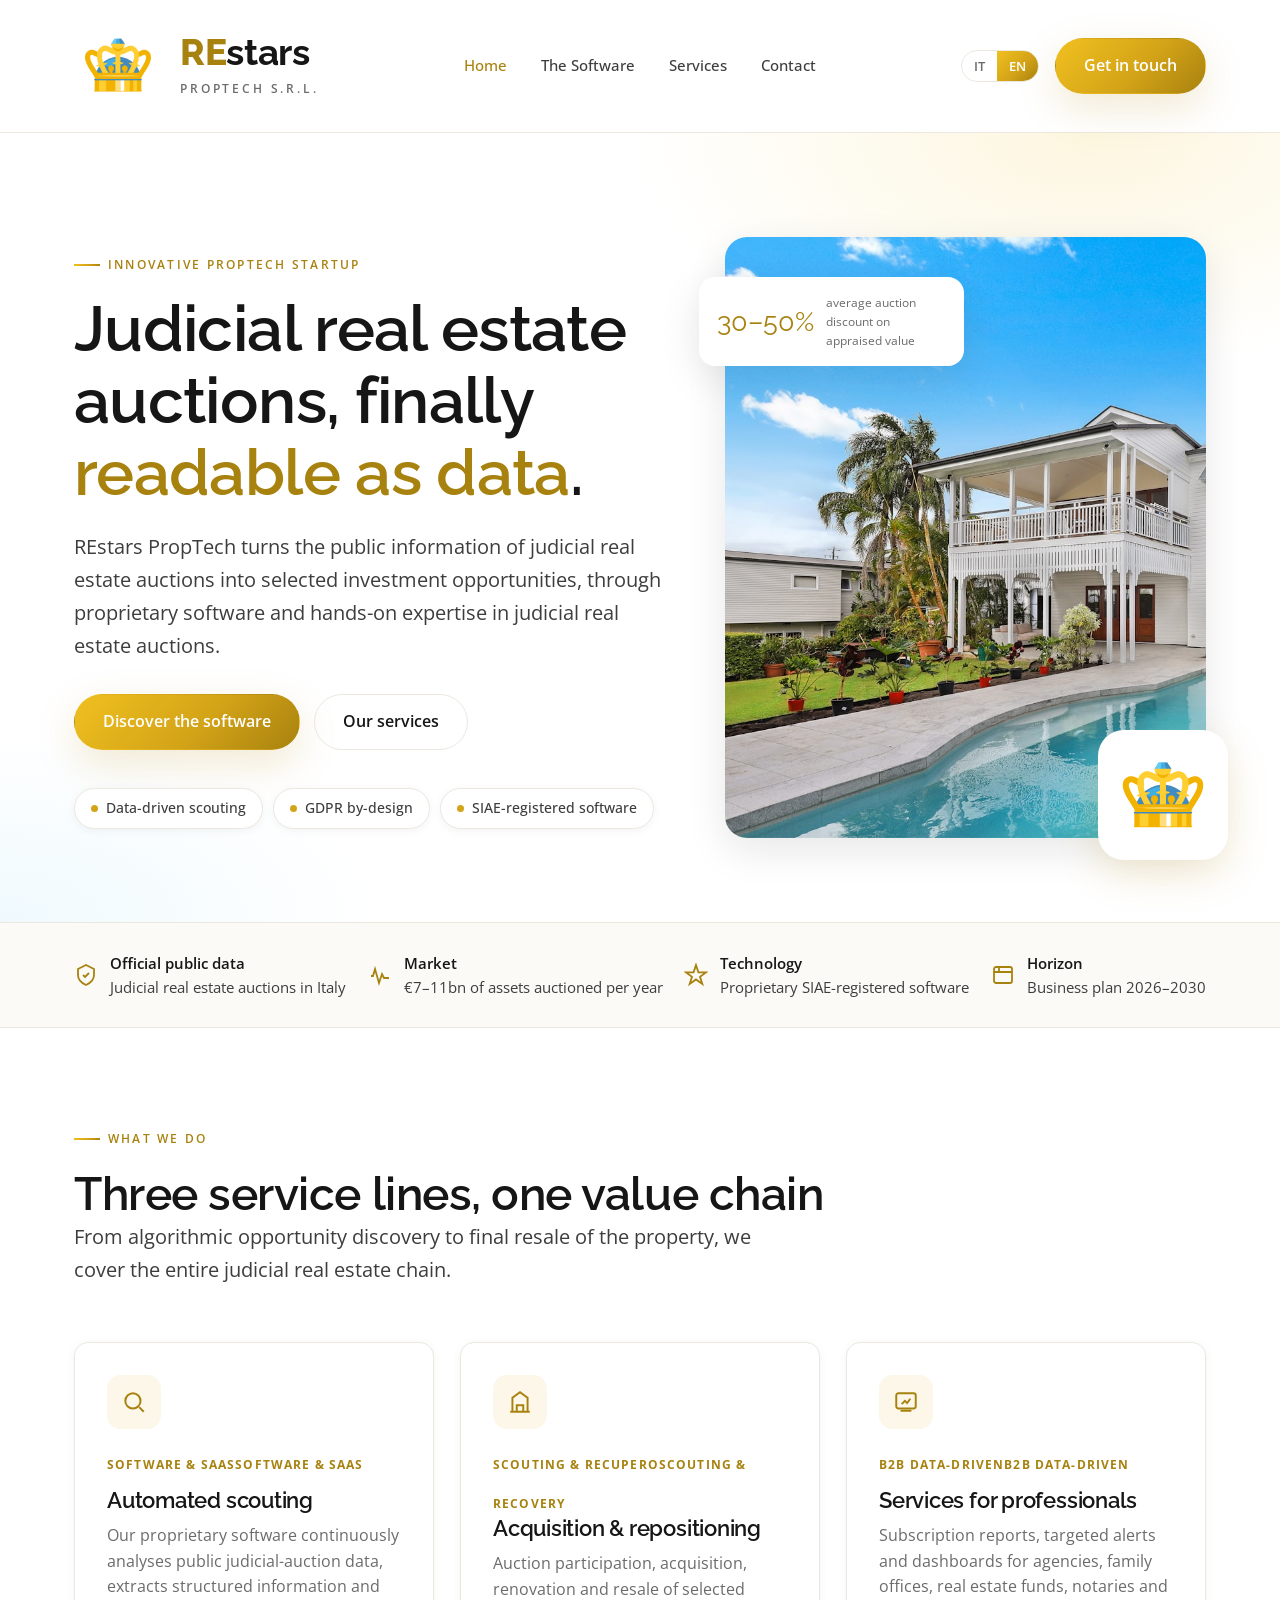
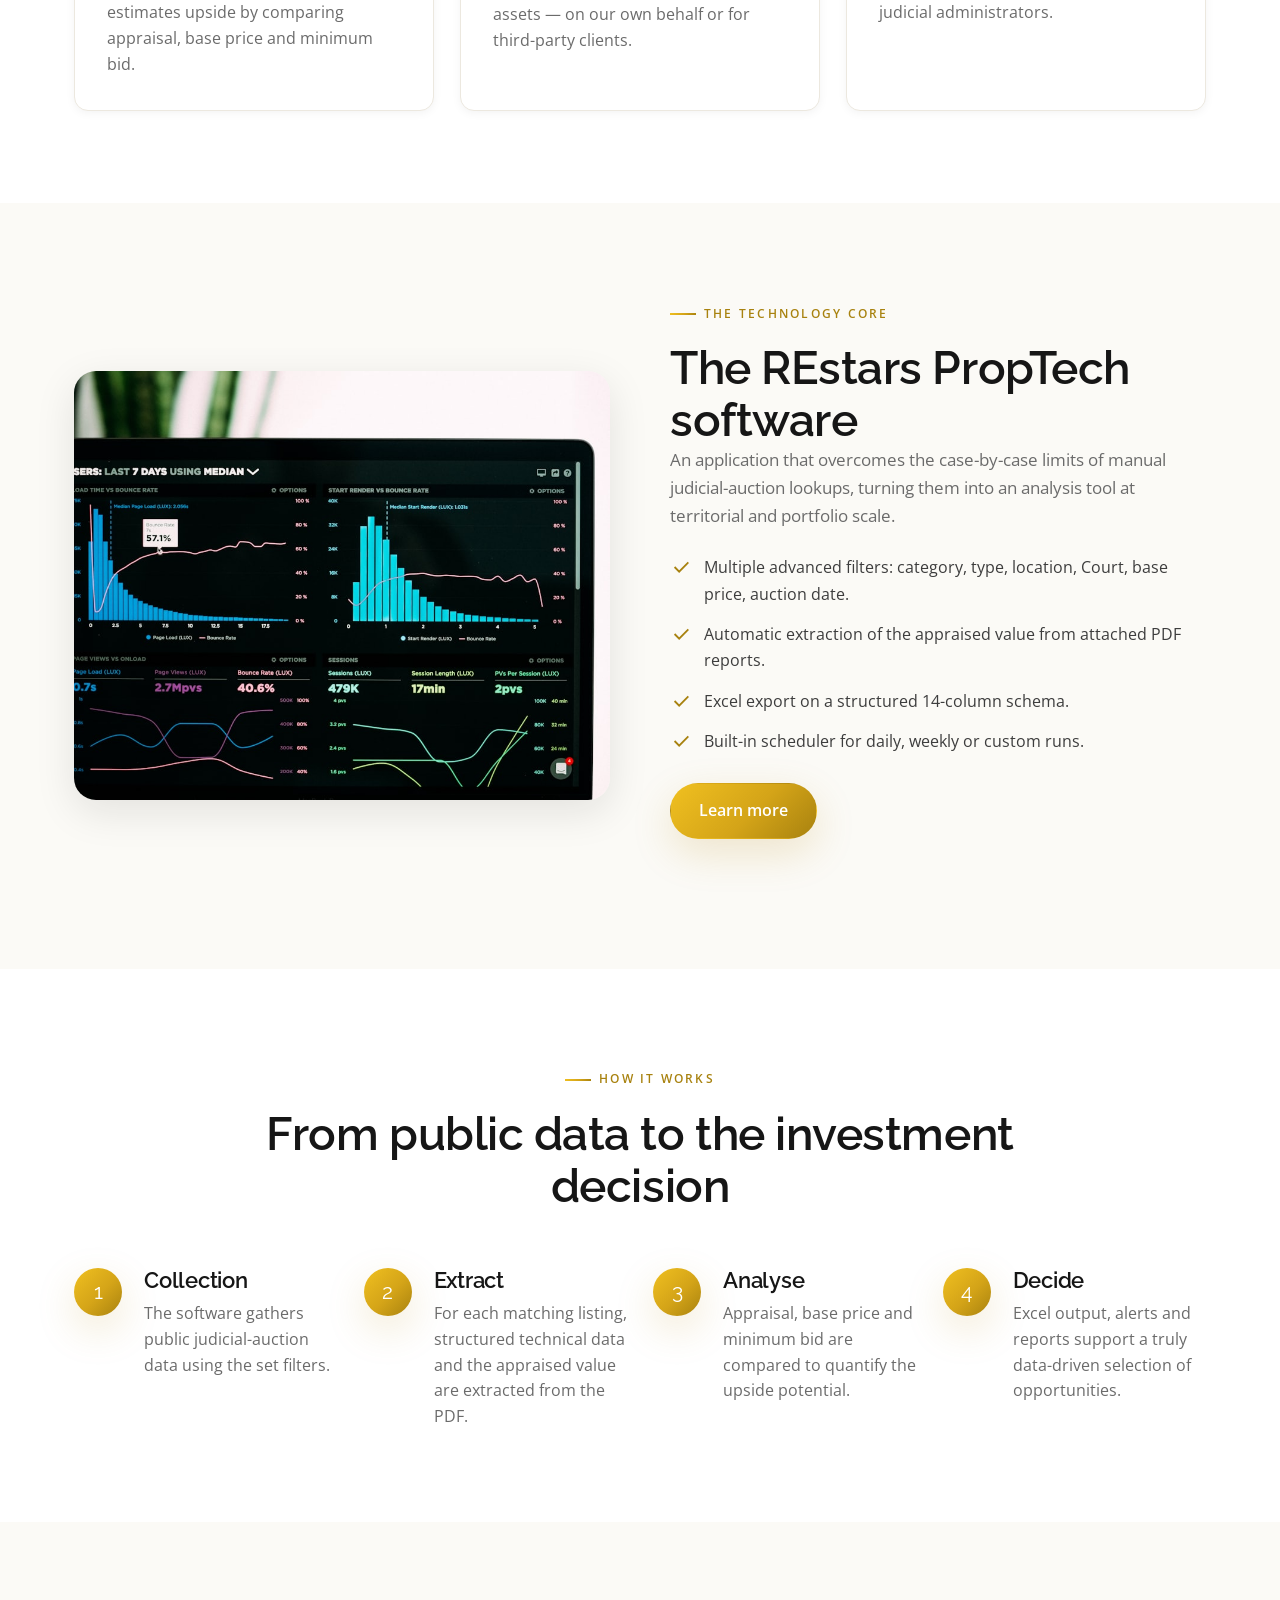
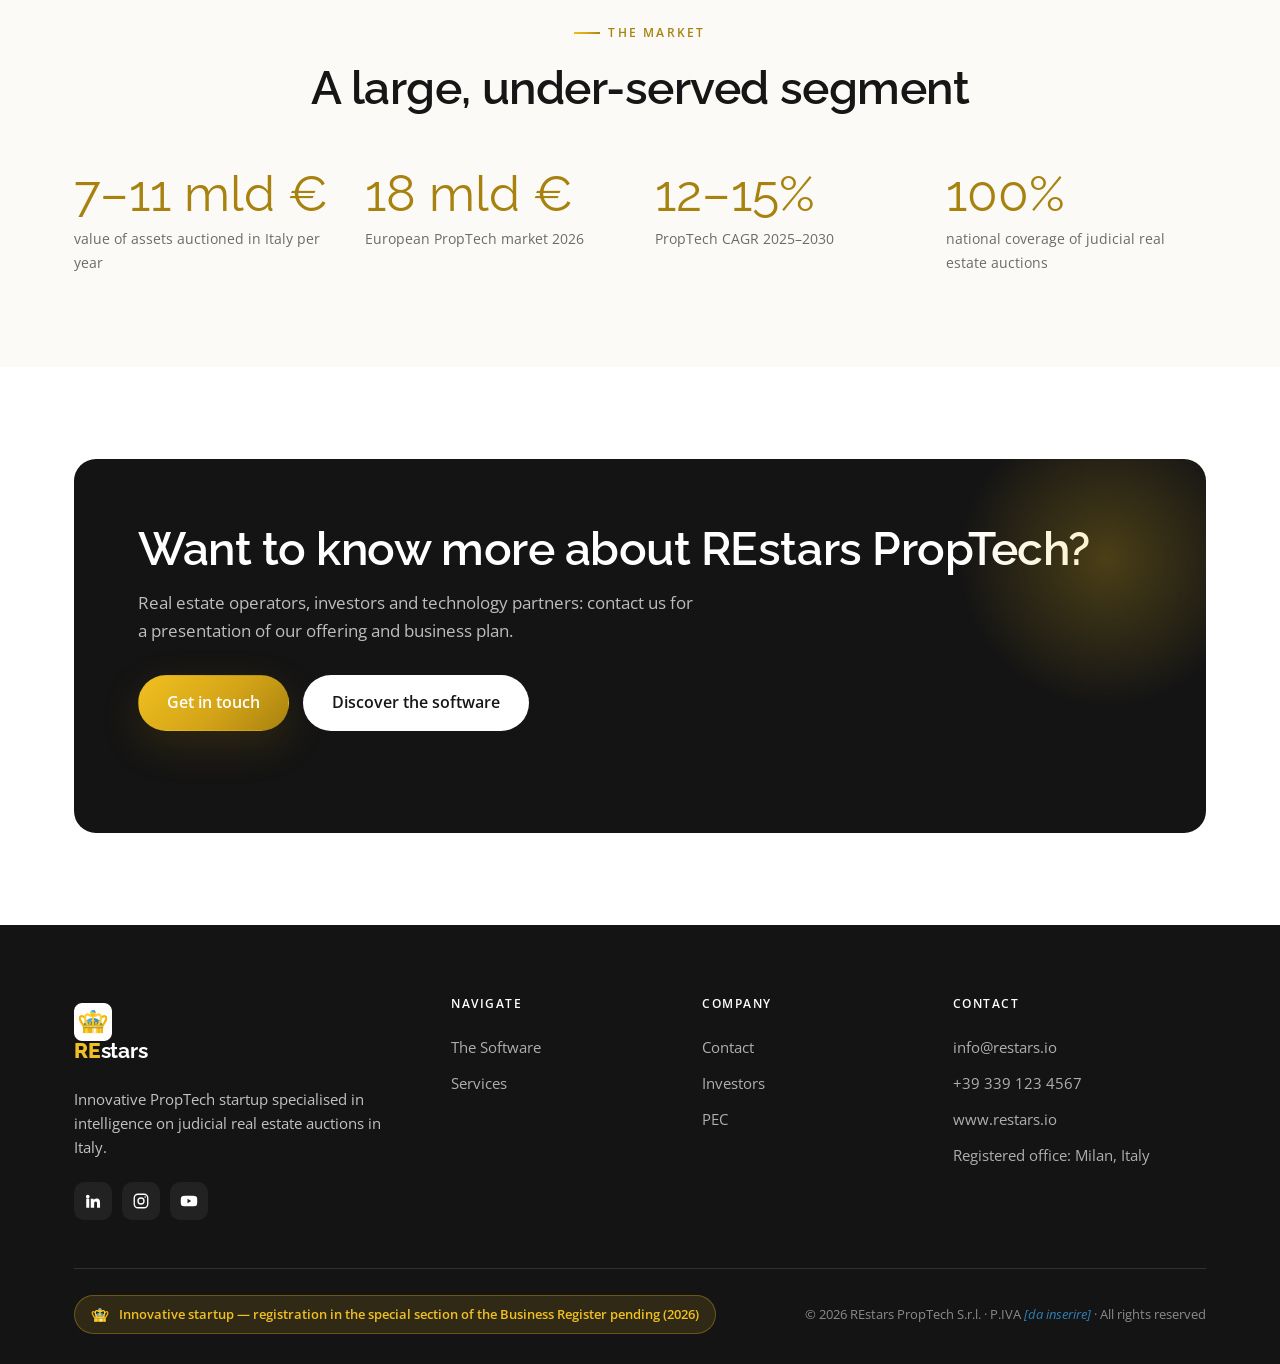
==== index.html @ 3838a97e "Header e brand piu grandi, sede legale Milano, rimosso riferimento Q4 Co-Authored-By: Claude Opus 4." ====
<!DOCTYPE html>
<html lang="it"
  data-title-it="REstars PropTech S.r.l. — Intelligence per le aste giudiziarie immobiliari"
  data-title-en="REstars PropTech S.r.l. — Intelligence for judicial real estate auctions"
  data-desc-it="Startup innovativa PropTech: software proprietario per lo scouting data-driven di immobili all'asta giudiziaria in Italia, con analisi automatizzata dei dati pubblici delle vendite giudiziarie."
  data-desc-en="Innovative PropTech startup: proprietary software for data-driven scouting of judicial real estate auctions, with automated analysis of public judicial-sale data.">
<head>
  <meta charset="utf-8">
  <meta name="viewport" content="width=device-width, initial-scale=1">
  <title>REstars PropTech S.r.l.</title>
  <meta name="description" content="Startup innovativa PropTech per le aste giudiziarie immobiliari.">
  <link rel="icon" href="assets/img/favicon.ico">
  <link rel="preconnect" href="https://fonts.googleapis.com">
  <link rel="preconnect" href="https://fonts.gstatic.com" crossorigin>
  <link href="https://fonts.googleapis.com/css2?family=Open+Sans:ital,wght@0,400;0,500;0,600;0,700;1,400&family=Raleway:wght@400;500;600;700;800&display=swap" rel="stylesheet">
  <link rel="stylesheet" href="css/style.css">
</head>
<body>

<!-- ===================== HEADER ===================== -->
<header class="site-header">
  <div class="wrap nav">
    <a class="brand" href="index.html" aria-label="REstars PropTech home">
      <img src="assets/img/logo-crown.png" alt="REstars PropTech">
      <span>
        <span class="brand-name"><b>RE</b>stars</span>
        <span class="brand-sub">PropTech S.r.l.</span>
      </span>
    </a>
    <nav class="nav-links" aria-label="Principale">
      <a href="index.html"><span data-lang-it>Home</span><span data-lang-en>Home</span></a>
      <a href="software.html"><span data-lang-it>Il Software</span><span data-lang-en>The Software</span></a>
      <a href="servizi.html"><span data-lang-it>Servizi</span><span data-lang-en>Services</span></a>
      <a href="contatti.html"><span data-lang-it>Contatti</span><span data-lang-en>Contact</span></a>
    </nav>
    <div class="nav-right">
      <div class="lang-switch" role="group" aria-label="Lingua / Language">
        <button data-lang-btn="it" aria-pressed="true">IT</button>
        <button data-lang-btn="en" aria-pressed="false">EN</button>
      </div>
      <a class="btn btn-gold nav-cta" href="contatti.html">
        <span data-lang-it>Contattaci</span><span data-lang-en>Get in touch</span>
      </a>
      <button class="burger" aria-label="Menu" aria-expanded="false"><span></span><span></span><span></span></button>
    </div>
  </div>
</header>

<main>
<!-- ===================== HERO ===================== -->
<section class="hero">
  <div class="wrap hero-grid">
    <div class="hero-copy">
      <span class="eyebrow"><span data-lang-it>Startup innovativa PropTech</span><span data-lang-en>Innovative PropTech startup</span></span>
      <h1>
        <span data-lang-it>Le aste giudiziarie immobiliari, finalmente <span class="hl">leggibili come dati</span>.</span>
        <span data-lang-en>Judicial real estate auctions, finally <span class="hl">readable as data</span>.</span>
      </h1>
      <p class="lead">
        <span data-lang-it>REstars PropTech trasforma il patrimonio informativo pubblico delle aste giudiziarie immobiliari in opportunità d'investimento selezionate, grazie a un software proprietario e all'esperienza operativa nel comparto delle aste giudiziarie.</span>
        <span data-lang-en>REstars PropTech turns the public information of judicial real estate auctions into selected investment opportunities, through proprietary software and hands-on expertise in judicial real estate auctions.</span>
      </p>
      <div class="hero-actions">
        <a class="btn btn-gold" href="software.html">
          <span data-lang-it>Scopri il software</span><span data-lang-en>Discover the software</span>
        </a>
        <a class="btn btn-ghost" href="servizi.html">
          <span data-lang-it>I nostri servizi</span><span data-lang-en>Our services</span>
        </a>
      </div>
      <div class="hero-badges">
        <span class="chip"><span class="dot"></span><span data-lang-it>Scouting data-driven</span><span data-lang-en>Data-driven scouting</span></span>
        <span class="chip"><span class="dot"></span><span data-lang-it>GDPR by-design</span><span data-lang-en>GDPR by-design</span></span>
        <span class="chip"><span class="dot"></span><span data-lang-it>Software registrato SIAE</span><span data-lang-en>SIAE-registered software</span></span>
      </div>
    </div>
    <div class="hero-visual">
      <div class="hero-card">
        <img src="assets/img/photo-villa.jpg" alt="" loading="eager">
      </div>
      <div class="hero-crown"><img src="assets/img/crown.svg" alt="REstars"></div>
      <div class="hero-float">
        <span class="num">30–50%</span>
        <span class="lbl"><span data-lang-it>sconto medio d'asta sul valore di perizia</span><span data-lang-en>average auction discount on appraised value</span></span>
      </div>
    </div>
  </div>
</section>

<!-- ===================== TRUST BAR ===================== -->
<div class="trust">
  <div class="wrap">
    <div class="trust-item">
      <svg viewBox="0 0 24 24" fill="none" stroke="currentColor" stroke-width="1.8"><path d="M12 2 4 6v6c0 5 3.5 8 8 10 4.5-2 8-5 8-10V6l-8-4Z"/><path d="m9 12 2 2 4-4"/></svg>
      <span><b data-lang-it>Dati pubblici ufficiali</b><b data-lang-en>Official public data</b><br><span data-lang-it>Aste giudiziarie immobiliari in Italia</span><span data-lang-en>Judicial real estate auctions in Italy</span></span>
    </div>
    <div class="trust-item">
      <svg viewBox="0 0 24 24" fill="none" stroke="currentColor" stroke-width="1.8"><path d="M3 13h2l2-7 4 14 3-9 2 4h5"/></svg>
      <span><b data-lang-it>Mercato</b><b data-lang-en>Market</b><br><span data-lang-it>7–11 mld € di immobili a base d'asta/anno</span><span data-lang-en>€7–11bn of assets auctioned per year</span></span>
    </div>
    <div class="trust-item">
      <svg viewBox="0 0 24 24" fill="none" stroke="currentColor" stroke-width="1.8"><path d="m12 2 2.4 7.4H22l-6 4.5 2.3 7.1-6.3-4.6-6.3 4.6L8 13.9 2 9.4h7.6L12 2Z"/></svg>
      <span><b data-lang-it>Tecnologia</b><b data-lang-en>Technology</b><br><span data-lang-it>Software proprietario registrato SIAE</span><span data-lang-en>Proprietary SIAE-registered software</span></span>
    </div>
    <div class="trust-item">
      <svg viewBox="0 0 24 24" fill="none" stroke="currentColor" stroke-width="1.8"><rect x="3" y="4" width="18" height="16" rx="2"/><path d="M3 9h18M8 4v5"/></svg>
      <span><b data-lang-it>Orizzonte</b><b data-lang-en>Horizon</b><br><span data-lang-it>Piano d'impresa 2026–2030</span><span data-lang-en>Business plan 2026–2030</span></span>
    </div>
  </div>
</div>

<!-- ===================== COSA FACCIAMO ===================== -->
<section>
  <div class="wrap">
    <div class="section-head reveal">
      <span class="eyebrow"><span data-lang-it>Cosa facciamo</span><span data-lang-en>What we do</span></span>
      <h2><span data-lang-it>Tre linee di servizio, una sola filiera del valore</span><span data-lang-en>Three service lines, one value chain</span></h2>
      <p class="lead"><span data-lang-it>Dall'individuazione algoritmica dell'opportunità fino alla ricommercializzazione finale dell'immobile, copriamo l'intera catena del Real Estate giudiziario.</span><span data-lang-en>From algorithmic opportunity discovery to final resale of the property, we cover the entire judicial real estate chain.</span></p>
    </div>
    <div class="grid grid-3">
      <article class="card reveal">
        <div class="ic"><svg viewBox="0 0 24 24" fill="none" stroke="currentColor" stroke-width="1.8"><circle cx="11" cy="11" r="7"/><path d="m21 21-4.3-4.3"/></svg></div>
        <span class="tag" data-lang-it>Software & SaaS</span><span class="tag" data-lang-en>Software & SaaS</span>
        <h3><span data-lang-it>Scouting automatizzato</span><span data-lang-en>Automated scouting</span></h3>
        <p><span data-lang-it>Il software proprietario analizza in continuo i dati pubblici delle aste giudiziarie immobiliari, estrae informazioni strutturate e calcola il potenziale di plusvalore confrontando perizia, base d'asta e offerta minima.</span><span data-lang-en>Our proprietary software continuously analyses public judicial-auction data, extracts structured information and estimates upside by comparing appraisal, base price and minimum bid.</span></p>
      </article>
      <article class="card reveal">
        <div class="ic"><svg viewBox="0 0 24 24" fill="none" stroke="currentColor" stroke-width="1.8"><path d="M3 21h18M5 21V8l7-5 7 5v13M9 21v-6h6v6"/></svg></div>
        <span class="tag" data-lang-it>Scouting & recupero</span><span class="tag" data-lang-en>Scouting & recovery</span>
        <h3><span data-lang-it>Acquisizione e valorizzazione</span><span data-lang-en>Acquisition & repositioning</span></h3>
        <p><span data-lang-it>Partecipazione all'asta, acquisizione, recupero edilizio e ricommercializzazione degli immobili selezionati — in conto proprio o per conto di clienti terzi.</span><span data-lang-en>Auction participation, acquisition, renovation and resale of selected assets — on our own behalf or for third-party clients.</span></p>
      </article>
      <article class="card reveal">
        <div class="ic"><svg viewBox="0 0 24 24" fill="none" stroke="currentColor" stroke-width="1.8"><rect x="3" y="4" width="18" height="14" rx="2"/><path d="M7 20h10M8 14l3-3 2 2 3-4"/></svg></div>
        <span class="tag" data-lang-it>B2B data-driven</span><span class="tag" data-lang-en>B2B data-driven</span>
        <h3><span data-lang-it>Servizi per professionisti</span><span data-lang-en>Services for professionals</span></h3>
        <p><span data-lang-it>Report periodici, alert mirati e dashboard in abbonamento per agenzie, family office, fondi immobiliari, studi notarili e amministratori giudiziari.</span><span data-lang-en>Subscription reports, targeted alerts and dashboards for agencies, family offices, real estate funds, notaries and judicial administrators.</span></p>
      </article>
    </div>
  </div>
</section>

<!-- ===================== SOFTWARE SPLIT ===================== -->
<section class="section-alt">
  <div class="wrap split">
    <div class="split-media reveal">
      <img src="assets/img/photo-data.jpg" alt="">
    </div>
    <div class="reveal">
      <span class="eyebrow"><span data-lang-it>Il cuore tecnologico</span><span data-lang-en>The technology core</span></span>
      <h2><span data-lang-it>Il software REstars PropTech</span><span data-lang-en>The REstars PropTech software</span></h2>
      <p class="muted"><span data-lang-it>Un'applicazione che supera i limiti della consultazione manuale, caso-per-caso, delle aste giudiziarie e la trasforma in uno strumento di analisi su scala territoriale e di portafoglio.</span><span data-lang-en>An application that overcomes the case-by-case limits of manual judicial-auction lookups, turning them into an analysis tool at territorial and portfolio scale.</span></p>
      <ul class="feature-list">
        <li><svg viewBox="0 0 24 24" fill="none" stroke="currentColor" stroke-width="2"><path d="m5 12 5 5L20 7"/></svg><span data-lang-it>Filtri avanzati multipli: categoria, tipologia, localizzazione, Tribunale, prezzo base, data asta.</span><span data-lang-en>Multiple advanced filters: category, type, location, Court, base price, auction date.</span></li>
        <li><svg viewBox="0 0 24 24" fill="none" stroke="currentColor" stroke-width="2"><path d="m5 12 5 5L20 7"/></svg><span data-lang-it>Estrazione automatica del valore di perizia dai PDF allegati.</span><span data-lang-en>Automatic extraction of the appraised value from attached PDF reports.</span></li>
        <li><svg viewBox="0 0 24 24" fill="none" stroke="currentColor" stroke-width="2"><path d="m5 12 5 5L20 7"/></svg><span data-lang-it>Esportazione in Excel su schema strutturato a 14 colonne.</span><span data-lang-en>Excel export on a structured 14-column schema.</span></li>
        <li><svg viewBox="0 0 24 24" fill="none" stroke="currentColor" stroke-width="2"><path d="m5 12 5 5L20 7"/></svg><span data-lang-it>Scheduler integrato per esecuzioni giornaliere, settimanali o personalizzate.</span><span data-lang-en>Built-in scheduler for daily, weekly or custom runs.</span></li>
      </ul>
      <div class="hero-actions" style="margin-top:28px">
        <a class="btn btn-gold" href="software.html"><span data-lang-it>Approfondisci</span><span data-lang-en>Learn more</span></a>
      </div>
    </div>
  </div>
</section>

<!-- ===================== COME FUNZIONA ===================== -->
<section>
  <div class="wrap">
    <div class="section-head center reveal">
      <span class="eyebrow"><span data-lang-it>Come funziona</span><span data-lang-en>How it works</span></span>
      <h2><span data-lang-it>Dai dati pubblici alla decisione d'investimento</span><span data-lang-en>From public data to the investment decision</span></h2>
    </div>
    <div class="grid grid-4">
      <div class="step reveal"><span class="n">1</span><h3><span data-lang-it>Raccolta</span><span data-lang-en>Collection</span></h3><p><span data-lang-it>Il software raccoglie i dati pubblici delle aste giudiziarie secondo i filtri impostati.</span><span data-lang-en>The software gathers public judicial-auction data using the set filters.</span></p></div>
      <div class="step reveal"><span class="n">2</span><h3><span data-lang-it>Estrazione</span><span data-lang-en>Extract</span></h3><p><span data-lang-it>Per ogni annuncio compatibile vengono estratti dati tecnici strutturati e il valore di perizia dal PDF.</span><span data-lang-en>For each matching listing, structured technical data and the appraised value are extracted from the PDF.</span></p></div>
      <div class="step reveal"><span class="n">3</span><h3><span data-lang-it>Analisi</span><span data-lang-en>Analyse</span></h3><p><span data-lang-it>Si confrontano perizia, base d'asta e offerta minima per quantificare il potenziale di plusvalore.</span><span data-lang-en>Appraisal, base price and minimum bid are compared to quantify the upside potential.</span></p></div>
      <div class="step reveal"><span class="n">4</span><h3><span data-lang-it>Decisione</span><span data-lang-en>Decide</span></h3><p><span data-lang-it>Output in Excel, alert e report supportano una selezione delle opportunità realmente data-driven.</span><span data-lang-en>Excel output, alerts and reports support a truly data-driven selection of opportunities.</span></p></div>
    </div>
  </div>
</section>

<!-- ===================== NUMERI / MERCATO ===================== -->
<section class="section-alt">
  <div class="wrap">
    <div class="section-head center reveal">
      <span class="eyebrow"><span data-lang-it>Il mercato</span><span data-lang-en>The market</span></span>
      <h2><span data-lang-it>Un comparto ampio e poco presidiato</span><span data-lang-en>A large, under-served segment</span></h2>
    </div>
    <div class="stats reveal">
      <div class="stat"><div class="v">7–11 mld €</div><div class="k"><span data-lang-it>valore immobili a base d'asta in Italia/anno</span><span data-lang-en>value of assets auctioned in Italy per year</span></div></div>
      <div class="stat"><div class="v">18 mld €</div><div class="k"><span data-lang-it>mercato PropTech europeo 2026</span><span data-lang-en>European PropTech market 2026</span></div></div>
      <div class="stat"><div class="v">12–15%</div><div class="k"><span data-lang-it>CAGR PropTech 2025–2030</span><span data-lang-en>PropTech CAGR 2025–2030</span></div></div>
      <div class="stat"><div class="v">100%</div><div class="k"><span data-lang-it>copertura nazionale delle aste giudiziarie immobiliari</span><span data-lang-en>national coverage of judicial real estate auctions</span></div></div>
    </div>
  </div>
</section>

<!-- ===================== CTA BAND ===================== -->
<section>
  <div class="wrap">
    <div class="cta-band reveal">
      <h2><span data-lang-it>Vuoi saperne di più su REstars PropTech?</span><span data-lang-en>Want to know more about REstars PropTech?</span></h2>
      <p><span data-lang-it>Operatori del Real Estate, investitori e partner tecnologici: contattaci per una presentazione dell'offerta e del piano d'impresa.</span><span data-lang-en>Real estate operators, investors and technology partners: contact us for a presentation of our offering and business plan.</span></p>
      <div class="hero-actions">
        <a class="btn btn-gold" href="contatti.html"><span data-lang-it>Contattaci</span><span data-lang-en>Get in touch</span></a>
        <a class="btn btn-light" href="software.html"><span data-lang-it>Scopri il software</span><span data-lang-en>Discover the software</span></a>
      </div>
    </div>
  </div>
</section>
</main>

<!-- ===================== FOOTER ===================== -->
<footer class="site-footer">
  <div class="wrap">
    <div class="footer-grid">
      <div class="footer-col">
        <a class="brand" href="index.html">
          <img src="assets/img/logo-crown.png" alt="" style="width:38px;height:38px">
          <span class="brand-name" style="font-size:1.3rem"><b>RE</b>stars</span>
        </a>
        <p><span data-lang-it>Startup innovativa PropTech specializzata nell'intelligence sulle aste giudiziarie immobiliari in Italia.</span><span data-lang-en>Innovative PropTech startup specialised in intelligence on judicial real estate auctions in Italy.</span></p>
        <div class="footer-social">
          <a href="#" aria-label="LinkedIn"><svg viewBox="0 0 24 24" fill="currentColor"><path d="M4.98 3.5a2.5 2.5 0 1 1 0 5 2.5 2.5 0 0 1 0-5ZM3 9h4v12H3V9Zm6 0h3.8v1.7h.05c.53-.95 1.83-1.95 3.77-1.95 4 0 4.75 2.5 4.75 5.7V21h-4v-5.3c0-1.27-.02-2.9-1.78-2.9-1.78 0-2.05 1.38-2.05 2.8V21H9V9Z"/></svg></a>
          <a href="#" aria-label="Instagram"><svg viewBox="0 0 24 24" fill="none" stroke="currentColor" stroke-width="1.8"><rect x="3" y="3" width="18" height="18" rx="5"/><circle cx="12" cy="12" r="4"/><circle cx="17.5" cy="6.5" r="1" fill="currentColor" stroke="none"/></svg></a>
          <a href="#" aria-label="YouTube"><svg viewBox="0 0 24 24" fill="currentColor"><path d="M23 12s0-3.2-.4-4.7a2.5 2.5 0 0 0-1.8-1.8C19.3 5 12 5 12 5s-7.3 0-8.8.5A2.5 2.5 0 0 0 1.4 7.3C1 8.8 1 12 1 12s0 3.2.4 4.7a2.5 2.5 0 0 0 1.8 1.8C4.7 19 12 19 12 19s7.3 0 8.8-.5a2.5 2.5 0 0 0 1.8-1.8C23 15.2 23 12 23 12Zm-13 3V9l5 3-5 3Z"/></svg></a>
        </div>
      </div>
      <div class="footer-col">
        <h4><span data-lang-it>Naviga</span><span data-lang-en>Navigate</span></h4>
        <a href="software.html"><span data-lang-it>Il Software</span><span data-lang-en>The Software</span></a>
        <a href="servizi.html"><span data-lang-it>Servizi</span><span data-lang-en>Services</span></a>
        </div>
      <div class="footer-col">
        <h4><span data-lang-it>Società</span><span data-lang-en>Company</span></h4>
        <a href="contatti.html"><span data-lang-it>Contatti</span><span data-lang-en>Contact</span></a>
        <a href="contatti.html"><span data-lang-it>Investitori</span><span data-lang-en>Investors</span></a>
        <a href="contatti.html#pec">PEC</a>
      </div>
      <div class="footer-col">
        <h4><span data-lang-it>Contatti</span><span data-lang-en>Contact</span></h4>
        <a href="mailto:info@restars.io">info@restars.io</a>
        <a href="tel:+393391234567">+39 339 123 4567</a>
        <a href="https://www.restars.io">www.restars.io</a>
        <a href="contatti.html"><span data-lang-it>Sede legale: Milano</span><span data-lang-en>Registered office: Milan, Italy</span></a>
      </div>
    </div>
    <div class="footer-legal">
      <span class="startup-badge">
        <img src="assets/img/crown.svg" alt="">
        <span data-lang-it>Startup innovativa — iscrizione sez. speciale Registro Imprese in corso (2026)</span>
        <span data-lang-en>Innovative startup — registration in the special section of the Business Register pending (2026)</span>
      </span>
      <span>© <span data-year>2026</span> REstars PropTech S.r.l. · P.IVA <span class="ph">[da inserire]</span> · <span data-lang-it>Tutti i diritti riservati</span><span data-lang-en>All rights reserved</span></span>
    </div>
  </div>
</footer>

<script src="js/main.js"></script>
</body>
</html>
---- css/style.css ----
/* ============================================================
   REstars PropTech S.r.l. — Sito istituzionale
   Palette: bianco + dorato (brand) con accento blu (gemma corona)
   ============================================================ */

:root {
  /* Brand */
  --gold:        #d4a418;
  --gold-bright: #f0c020;
  --gold-deep:   #a8820f;
  --gold-soft:   #f7eccb;
  --gold-tint:   #fcf7e8;

  --blue:        #2f7fb5;
  --blue-light:  #66caf2;
  --blue-deep:   #1d5980;

  --ink:         #161616;
  --ink-soft:    #3d3d3d;
  --muted:       #6b6b6b;
  --line:        #ece8df;
  --bg:          #ffffff;
  --bg-alt:      #fbfaf6;
  --bg-dark:     #141414;

  --gold-grad:   linear-gradient(135deg, #f0c020 0%, #d4a418 55%, #a8820f 100%);

  --shadow-sm:   0 2px 10px rgba(20,20,20,.05);
  --shadow-md:   0 12px 40px rgba(20,20,20,.10);
  --shadow-gold: 0 14px 40px rgba(184,134,11,.18);

  --r:   14px;
  --r-lg: 22px;
  --maxw: 1180px;
  --header-h: 132px;

  /* Tipografia in stile DeA Capital: Raleway (titoli) + Open Sans (testo) */
  --ff-serif: "Raleway", system-ui, -apple-system, "Segoe UI", Roboto, sans-serif;
  --ff-sans:  "Open Sans", system-ui, -apple-system, "Segoe UI", Roboto, sans-serif;
}

/* ---------- Reset ---------- */
*,*::before,*::after { box-sizing: border-box; }
* { margin: 0; }
html { scroll-behavior: smooth; -webkit-text-size-adjust: 100%; }
body {
  font-family: var(--ff-sans);
  color: var(--ink);
  background: var(--bg);
  line-height: 1.65;
  font-size: 17px;
  overflow-x: hidden;
}
img { max-width: 100%; display: block; }
a { color: inherit; text-decoration: none; }
ul { list-style: none; padding: 0; }

/* ---------- Layout ---------- */
.wrap { width: 100%; max-width: var(--maxw); margin: 0 auto; padding: 0 24px; }
section { padding: 92px 0; }
.section-alt { background: var(--bg-alt); }

.eyebrow {
  display: inline-flex; align-items: center; gap: 8px;
  font-family: var(--ff-sans);
  font-size: .78rem; font-weight: 600; letter-spacing: .18em;
  text-transform: uppercase; color: var(--gold-deep);
  margin-bottom: 18px;
}
.eyebrow::before { content: ""; width: 26px; height: 2px; background: var(--gold-grad); }

h1,h2,h3,h4 { font-family: var(--ff-serif); font-weight: 600; line-height: 1.12; color: var(--ink); letter-spacing: -.01em; }
h1 { font-size: clamp(2.4rem, 5.2vw, 4rem); }
h2 { font-size: clamp(2rem, 4vw, 2.9rem); }
h3 { font-size: 1.4rem; }
.lead { font-size: clamp(1.05rem, 2vw, 1.25rem); color: var(--ink-soft); max-width: 62ch; }
.muted { color: var(--muted); }
.gold-text { color: var(--gold-deep); }
em.accent { font-style: italic; color: var(--gold-deep); }

.section-head { max-width: 760px; margin-bottom: 56px; }
.section-head.center { margin-left: auto; margin-right: auto; text-align: center; }
.section-head.center .eyebrow { justify-content: center; }

/* ---------- Buttons ---------- */
.btn {
  display: inline-flex; align-items: center; gap: 10px;
  font-weight: 600; font-size: .98rem;
  padding: 14px 28px; border-radius: 100px;
  cursor: pointer; border: 1.5px solid transparent;
  transition: transform .2s ease, box-shadow .2s ease, background .2s ease, color .2s ease;
  white-space: nowrap;
}
.btn svg { width: 18px; height: 18px; }
.btn-gold { background: var(--gold-grad); color: #fff; box-shadow: var(--shadow-gold); }
.btn-gold:hover { transform: translateY(-2px); box-shadow: 0 18px 46px rgba(184,134,11,.28); }
.btn-ghost { background: transparent; color: var(--ink); border-color: var(--line); }
.btn-ghost:hover { border-color: var(--gold); color: var(--gold-deep); transform: translateY(-2px); }
.btn-light { background: #fff; color: var(--ink); }
.btn-light:hover { transform: translateY(-2px); box-shadow: var(--shadow-md); }

/* ============================================================
   HEADER / NAV
   ============================================================ */
.site-header {
  position: sticky; top: 0; z-index: 100;
  background: rgba(255,255,255,.86);
  backdrop-filter: saturate(180%) blur(14px);
  border-bottom: 1px solid var(--line);
}
.nav { display: flex; align-items: center; justify-content: space-between; height: var(--header-h); }
.brand { display: flex; align-items: center; gap: 18px; font-family: var(--ff-serif); font-weight: 700; }
.brand img { width: 88px; height: 88px; }
.brand-name { font-size: 2.3rem; line-height: 1; letter-spacing: -.01em; font-weight: 700; }
.brand-name b { color: var(--gold-deep); font-weight: 800; }
.brand-sub { display: block; font-family: var(--ff-sans); font-size: .74rem; font-weight: 600;
  letter-spacing: .24em; text-transform: uppercase; color: var(--muted); margin-top: 6px; }

.nav-links { display: flex; align-items: center; gap: 6px; }
.nav-links a {
  font-size: .95rem; font-weight: 500; color: var(--ink-soft);
  padding: 9px 14px; border-radius: 8px; transition: color .15s, background .15s;
}
.nav-links a:hover { color: var(--gold-deep); background: var(--gold-tint); }
.nav-links a.active { color: var(--gold-deep); }

.nav-right { display: flex; align-items: center; gap: 16px; }
.lang-switch { display: flex; border: 1px solid var(--line); border-radius: 100px; overflow: hidden; }
.lang-switch button {
  border: 0; background: transparent; cursor: pointer;
  font-family: var(--ff-sans); font-weight: 600; font-size: .8rem;
  padding: 6px 12px; color: var(--muted); transition: background .15s, color .15s;
}
.lang-switch button.active { background: var(--gold-grad); color: #fff; }

.nav-cta { display: inline-flex; }
.burger { display: none; background: none; border: 0; cursor: pointer; padding: 8px; }
.burger span { display: block; width: 24px; height: 2px; background: var(--ink); border-radius: 2px; transition: .25s; }
.burger span + span { margin-top: 5px; }
.burger.open span:nth-child(1) { transform: translateY(7px) rotate(45deg); }
.burger.open span:nth-child(2) { opacity: 0; }
.burger.open span:nth-child(3) { transform: translateY(-7px) rotate(-45deg); }

/* ============================================================
   HERO
   ============================================================ */
.hero { position: relative; padding: 104px 0 84px; overflow: hidden; }
.hero::before {
  content: ""; position: absolute; inset: 0; z-index: -2;
  background:
    radial-gradient(60% 50% at 85% 0%, rgba(240,192,32,.14), transparent 60%),
    radial-gradient(50% 40% at 0% 100%, rgba(102,202,242,.10), transparent 60%);
}
.hero-grid { display: grid; grid-template-columns: 1.1fr .9fr; gap: 64px; align-items: center; }
.hero h1 { margin-bottom: 22px; }
.hero h1 .hl { color: var(--gold-deep); }
.hero .lead { margin-bottom: 32px; }
.hero-actions { display: flex; flex-wrap: wrap; gap: 14px; margin-bottom: 38px; }
.hero-badges { display: flex; flex-wrap: wrap; gap: 10px; }
.chip {
  display: inline-flex; align-items: center; gap: 8px;
  background: #fff; border: 1px solid var(--line); border-radius: 100px;
  padding: 8px 16px; font-size: .85rem; font-weight: 500; color: var(--ink-soft);
  box-shadow: var(--shadow-sm);
}
.chip .dot { width: 7px; height: 7px; border-radius: 50%; background: var(--gold); }

.hero-visual { position: relative; }
.hero-card {
  position: relative; border-radius: var(--r-lg); overflow: hidden;
  box-shadow: var(--shadow-md); aspect-ratio: 4/5; background: var(--bg-alt);
}
.hero-card img { width: 100%; height: 100%; object-fit: cover; }
.hero-crown {
  position: absolute; right: -22px; bottom: -22px; width: 130px; height: 130px;
  background: #fff; border-radius: 26px; box-shadow: var(--shadow-gold);
  display: grid; place-items: center; padding: 22px;
}
.hero-crown img { width: 100%; }
.hero-float {
  position: absolute; left: -26px; top: 40px;
  background: #fff; border-radius: 16px; box-shadow: var(--shadow-md);
  padding: 16px 18px; display: flex; align-items: center; gap: 12px;
}
.hero-float .num { font-family: var(--ff-serif); font-size: 1.7rem; color: var(--gold-deep); line-height: 1; }
.hero-float .lbl { font-size: .72rem; color: var(--muted); max-width: 120px; }

/* ---------- Trust bar ---------- */
.trust { border-top: 1px solid var(--line); border-bottom: 1px solid var(--line); background: var(--bg-alt); }
.trust .wrap { display: flex; flex-wrap: wrap; align-items: center; justify-content: space-between; gap: 20px; padding-top: 28px; padding-bottom: 28px; }
.trust-item { display: flex; align-items: center; gap: 12px; font-size: .92rem; color: var(--ink-soft); }
.trust-item svg { width: 24px; height: 24px; color: var(--gold-deep); flex: none; }
.trust-item b { color: var(--ink); font-weight: 600; }

/* ============================================================
   GENERIC PIECES
   ============================================================ */
.grid { display: grid; gap: 26px; }
.grid-2 { grid-template-columns: repeat(2, 1fr); }
.grid-3 { grid-template-columns: repeat(3, 1fr); }
.grid-4 { grid-template-columns: repeat(4, 1fr); }

.card {
  background: #fff; border: 1px solid var(--line); border-radius: var(--r);
  padding: 32px; box-shadow: var(--shadow-sm);
  transition: transform .22s ease, box-shadow .22s ease, border-color .22s ease;
}
.card:hover { transform: translateY(-4px); box-shadow: var(--shadow-md); border-color: var(--gold-soft); }
.card .ic {
  width: 54px; height: 54px; border-radius: 14px; display: grid; place-items: center;
  background: var(--gold-tint); color: var(--gold-deep); margin-bottom: 20px;
}
.card .ic svg { width: 26px; height: 26px; }
.card h3 { margin-bottom: 10px; }
.card p { color: var(--muted); font-size: .98rem; }
.card .tag { display:inline-block; font-size:.72rem; font-weight:700; letter-spacing:.1em; text-transform:uppercase; color: var(--gold-deep); margin-bottom: 14px; }

/* Numbered step cards */
.step { position: relative; padding-left: 70px; }
.step .n {
  position: absolute; left: 0; top: 0; width: 48px; height: 48px; border-radius: 50%;
  background: var(--gold-grad); color: #fff; display: grid; place-items: center;
  font-family: var(--ff-serif); font-size: 1.3rem; box-shadow: var(--shadow-gold);
}
.step h3 { margin-bottom: 8px; }
.step p { color: var(--muted); font-size: .98rem; }

/* Stats */
.stats { display: grid; grid-template-columns: repeat(4,1fr); gap: 30px; }
.stat .v { font-family: var(--ff-serif); font-size: clamp(2.2rem,4vw,3.1rem); color: var(--gold-deep); line-height: 1; }
.stat .k { font-size: .9rem; color: var(--muted); margin-top: 8px; }

/* Split feature */
.split { display: grid; grid-template-columns: 1fr 1fr; gap: 60px; align-items: center; }
.split.rev .split-media { order: 2; }
.split-media { border-radius: var(--r-lg); overflow: hidden; box-shadow: var(--shadow-md); aspect-ratio: 5/4; }
.split-media img { width: 100%; height: 100%; object-fit: cover; }
.feature-list { margin-top: 24px; display: grid; gap: 14px; }
.feature-list li { display: flex; gap: 12px; align-items: flex-start; font-size: 1rem; color: var(--ink-soft); }
.feature-list svg { width: 22px; height: 22px; color: var(--gold-deep); flex: none; margin-top: 2px; }

/* Pill list / chips columns */
.tablewrap { overflow-x: auto; border: 1px solid var(--line); border-radius: var(--r); }
table.data { width: 100%; border-collapse: collapse; min-width: 560px; }
table.data th, table.data td { text-align: left; padding: 15px 18px; border-bottom: 1px solid var(--line); font-size: .95rem; }
table.data th { background: var(--gold-tint); color: var(--ink); font-weight: 600; font-family: var(--ff-sans); }
table.data tr:last-child td { border-bottom: 0; }
table.data td:first-child { font-weight: 600; }

/* CTA band */
.cta-band { position: relative; background: var(--bg-dark); color: #fff; border-radius: var(--r-lg); padding: 64px; overflow: hidden; }
.cta-band::after {
  content: ""; position: absolute; right: -60px; top: -60px; width: 320px; height: 320px;
  background: radial-gradient(circle, rgba(240,192,32,.25), transparent 65%);
}
.cta-band h2 { color: #fff; position: relative; }
.cta-band p { color: rgba(255,255,255,.72); max-width: 56ch; margin-top: 14px; position: relative; }
.cta-band .hero-actions { margin-top: 30px; position: relative; }

/* ============================================================
   PAGE HERO (interne)
   ============================================================ */
.page-hero { padding: 72px 0 56px; background:
  radial-gradient(60% 80% at 90% -10%, rgba(240,192,32,.12), transparent 60%); }
.page-hero h1 { margin-bottom: 18px; }
.breadcrumb { font-size: .85rem; color: var(--muted); margin-bottom: 22px; }
.breadcrumb a:hover { color: var(--gold-deep); }

/* ============================================================
   TEAM
   ============================================================ */
.profile { display: grid; grid-template-columns: .8fr 1.2fr; gap: 50px; align-items: start; }
.profile-photo { border-radius: var(--r-lg); overflow: hidden; box-shadow: var(--shadow-md); aspect-ratio: 4/5; background: var(--bg-alt); }
.profile-photo img { width: 100%; height: 100%; object-fit: cover; }
.profile .role { color: var(--gold-deep); font-weight: 600; margin: 6px 0 18px; }
.cred-grid { display: grid; grid-template-columns: 1fr 1fr; gap: 18px; margin-top: 26px; }
.cred { border-left: 3px solid var(--gold); padding-left: 16px; }
.cred h4 { font-family: var(--ff-sans); font-size: .8rem; text-transform: uppercase; letter-spacing: .08em; color: var(--gold-deep); margin-bottom: 6px; }
.cred p { font-size: .95rem; color: var(--ink-soft); }

/* ============================================================
   STARTUP INNOVATIVA (legal page)
   ============================================================ */
.req-list { display: grid; gap: 16px; counter-reset: req; }
.req {
  display: flex; gap: 18px; align-items: flex-start;
  background: #fff; border: 1px solid var(--line); border-radius: var(--r); padding: 22px 26px;
}
.req .check { width: 30px; height: 30px; border-radius: 50%; background: var(--gold-tint);
  color: var(--gold-deep); display: grid; place-items: center; flex: none; }
.req .check svg { width: 18px; height: 18px; }
.req p { font-size: .98rem; color: var(--ink-soft); }
.req p strong { color: var(--ink); }

.note {
  background: var(--gold-tint); border: 1px solid var(--gold-soft);
  border-radius: var(--r); padding: 24px 28px; font-size: .95rem; color: var(--ink-soft);
}
.note strong { color: var(--gold-deep); }

/* ============================================================
   CONTACT
   ============================================================ */
.contact-grid { display: grid; grid-template-columns: 1fr 1fr; gap: 50px; }
.contact-card { background: #fff; border: 1px solid var(--line); border-radius: var(--r); padding: 32px; }
.contact-row { display: flex; gap: 16px; align-items: flex-start; padding: 16px 0; border-bottom: 1px solid var(--line); }
.contact-row:last-child { border-bottom: 0; }
.contact-row .ic { width: 44px; height: 44px; border-radius: 12px; background: var(--gold-tint); color: var(--gold-deep); display: grid; place-items: center; flex: none; }
.contact-row .ic svg { width: 22px; height: 22px; }
.contact-row .k { font-size: .78rem; text-transform: uppercase; letter-spacing: .08em; color: var(--muted); }
.contact-row .v { font-size: 1.02rem; font-weight: 500; color: var(--ink); word-break: break-word; }
.contact-row .v a:hover { color: var(--gold-deep); }
.ph { color: var(--blue); font-style: italic; }

/* ============================================================
   FOOTER
   ============================================================ */
.site-footer { background: var(--bg-dark); color: rgba(255,255,255,.74); padding: 72px 0 30px; }
.footer-grid { display: grid; grid-template-columns: 1.6fr 1fr 1fr 1.2fr; gap: 40px; }
.site-footer .brand-name { color: #fff; }
.site-footer .brand-name b { color: var(--gold-bright); }
.site-footer p { font-size: .92rem; margin-top: 16px; max-width: 38ch; }
.footer-col h4 { font-family: var(--ff-sans); font-size: .78rem; text-transform: uppercase; letter-spacing: .12em; color: #fff; margin-bottom: 18px; }
.footer-col a { display: block; font-size: .92rem; padding: 6px 0; color: rgba(255,255,255,.66); }
.footer-col a:hover { color: var(--gold-bright); }
.footer-legal {
  margin-top: 48px; padding-top: 26px; border-top: 1px solid rgba(255,255,255,.12);
  display: flex; flex-wrap: wrap; gap: 14px; justify-content: space-between; align-items: center;
  font-size: .82rem; color: rgba(255,255,255,.5);
}
.footer-legal .startup-badge {
  display: inline-flex; align-items: center; gap: 10px;
  background: rgba(240,192,32,.12); border: 1px solid rgba(240,192,32,.3);
  color: var(--gold-bright); border-radius: 100px; padding: 8px 16px; font-weight: 600;
}
.footer-legal .startup-badge img { width: 18px; height: 18px; }
.footer-social { display: flex; gap: 10px; margin-top: 22px; }
.footer-social a { width: 38px; height: 38px; border-radius: 10px; background: rgba(255,255,255,.06); display: grid; place-items: center; transition: background .15s; }
.footer-social a:hover { background: rgba(240,192,32,.18); }
.footer-social svg { width: 18px; height: 18px; color: #fff; }

/* ============================================================
   I18N visibility
   ============================================================ */
[data-lang-it], [data-lang-en] { display: none; }
html[lang="it"] [data-lang-it] { display: revert; }
html[lang="en"] [data-lang-en] { display: revert; }

/* ============================================================
   RESPONSIVE
   ============================================================ */
@media (max-width: 980px) {
  .hero-grid { grid-template-columns: 1fr; gap: 40px; }
  .hero-visual { max-width: 440px; margin: 0 auto; width: 100%; }
  .split, .profile, .contact-grid { grid-template-columns: 1fr; gap: 36px; }
  .split.rev .split-media { order: 0; }
  .grid-4 { grid-template-columns: repeat(2,1fr); }
  .stats { grid-template-columns: repeat(2,1fr); }
  .footer-grid { grid-template-columns: 1fr 1fr; gap: 30px; }
  .cred-grid { grid-template-columns: 1fr; }
}

@media (max-width: 760px) {
  :root { --header-h: 96px; }
  section { padding: 64px 0; }
  .brand img { width: 62px; height: 62px; }
  .brand-name { font-size: 1.72rem; }
  .nav-links {
    position: fixed; inset: var(--header-h) 0 auto 0; flex-direction: column; align-items: stretch;
    background: #fff; border-bottom: 1px solid var(--line); padding: 12px 24px 22px;
    gap: 2px; box-shadow: var(--shadow-md);
    transform: translateY(-12px); opacity: 0; pointer-events: none; transition: .22s;
  }
  .nav-links.open { transform: none; opacity: 1; pointer-events: auto; }
  .nav-links a { padding: 13px 10px; font-size: 1.05rem; border-radius: 10px; }
  .nav-cta { display: none; }
  .burger { display: block; }
  .grid-2, .grid-3 { grid-template-columns: 1fr; }
  .cta-band { padding: 40px 28px; }
  .footer-grid { grid-template-columns: 1fr; }
  .brand-sub { display: none; }
}

@media (max-width: 440px) {
  .grid-4, .stats { grid-template-columns: 1fr; }
  .hero-float { display: none; }
}

/* Reduced motion */
@media (prefers-reduced-motion: reduce) {
  * { scroll-behavior: auto !important; transition: none !important; animation: none !important; }
}

/* Reveal on scroll */
.reveal { opacity: 0; transform: translateY(22px); transition: opacity .6s ease, transform .6s ease; }
.reveal.in { opacity: 1; transform: none; }
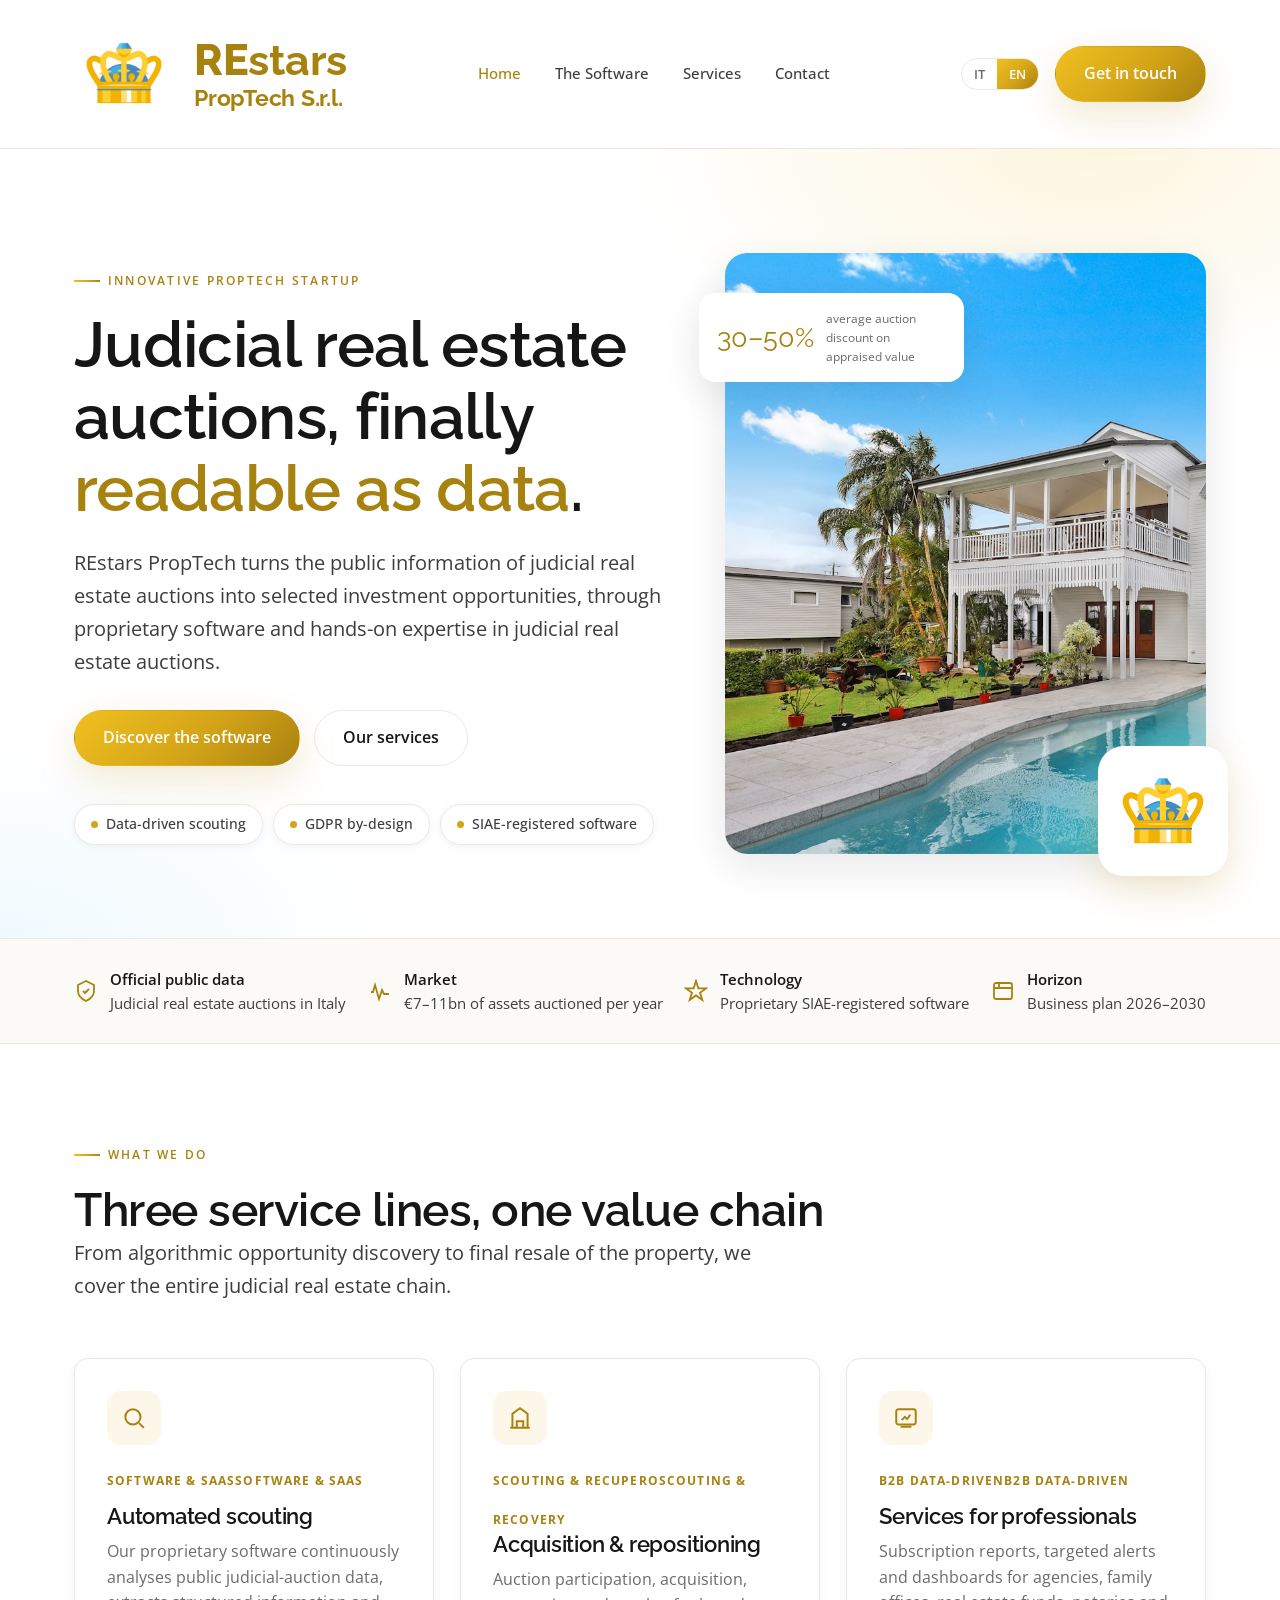
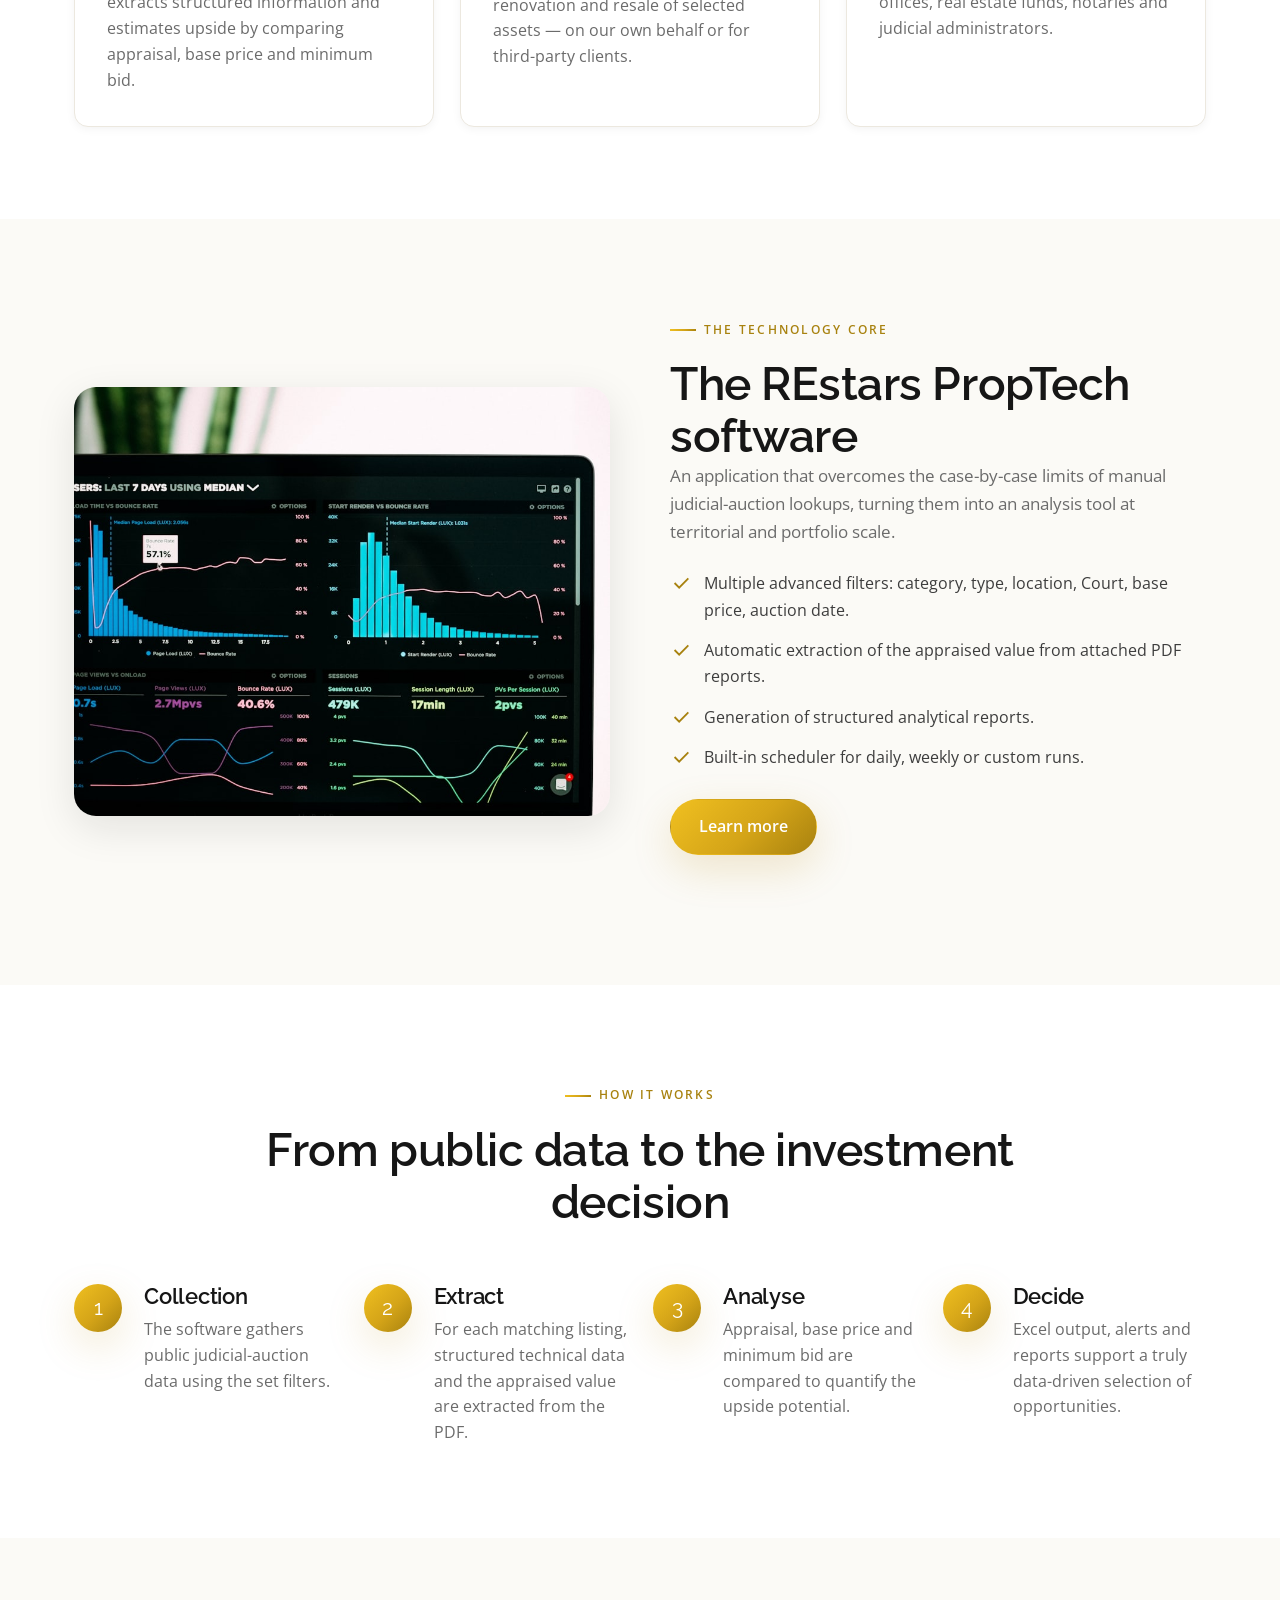
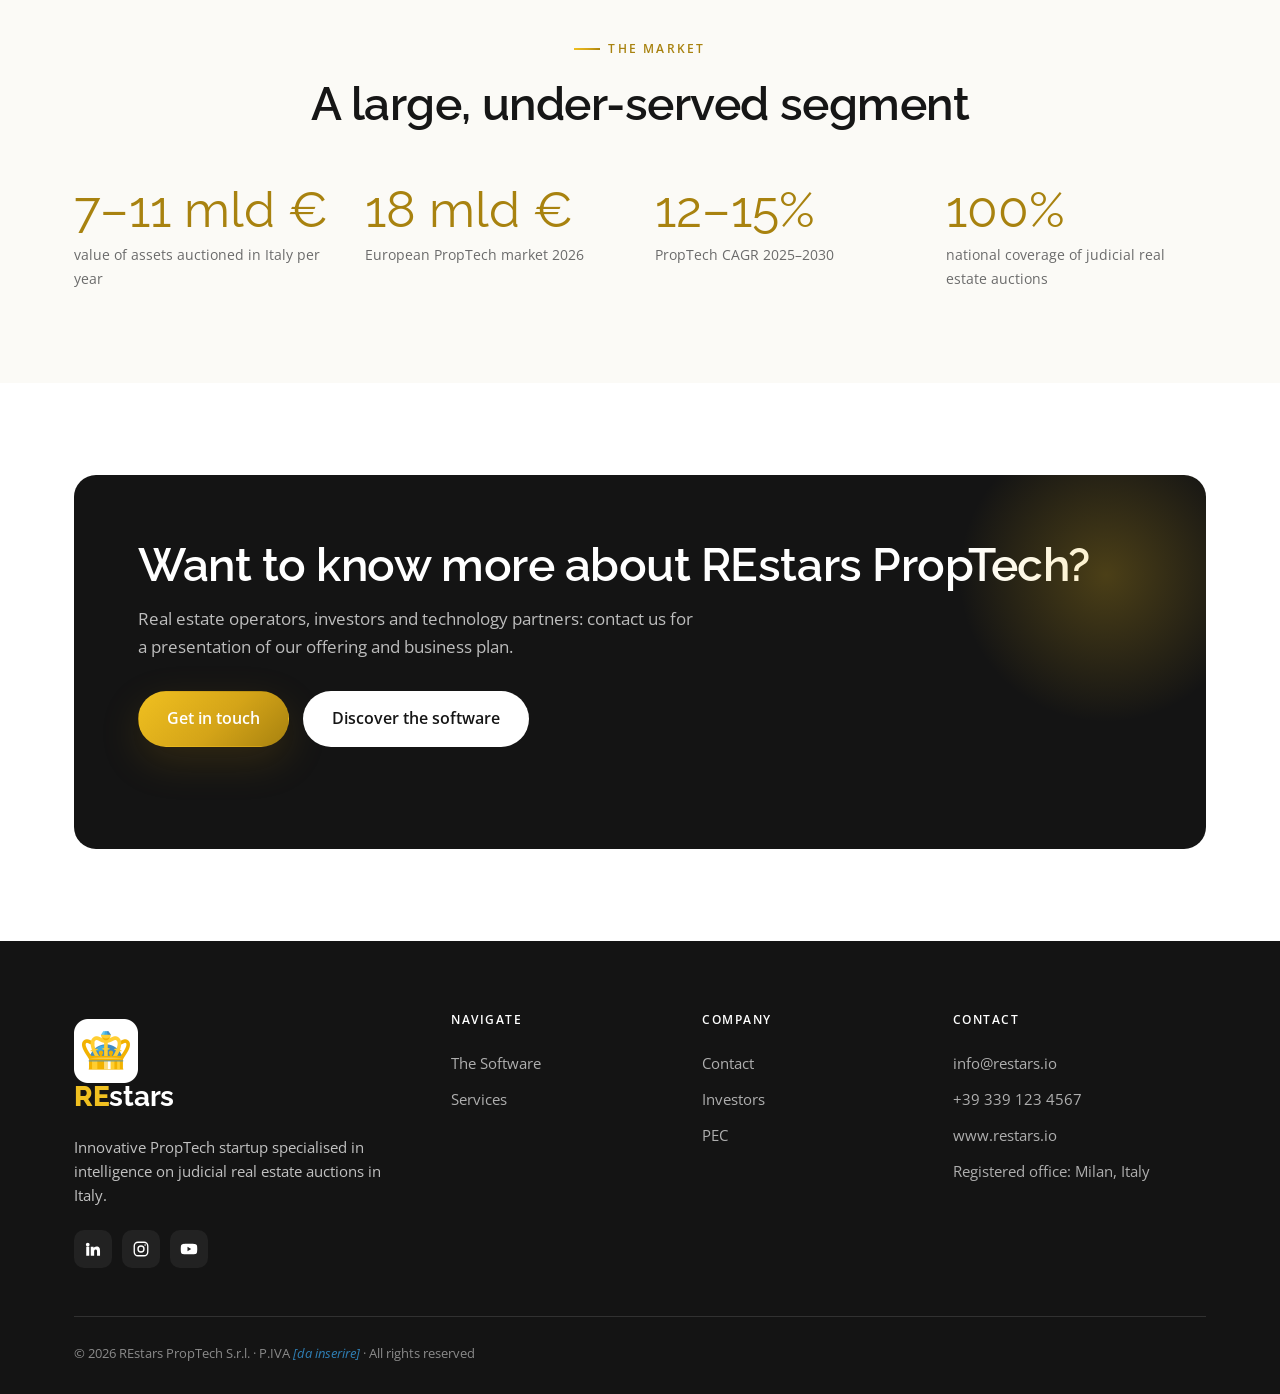
==== commit 2e127206: "Brand header dorato e piu grande (REstars+PropTech in Raleway), corona footer piu grande, rimosso Wi" ====
--- a/index.html
+++ b/index.html
@@ -153,7 +153,7 @@
       <ul class="feature-list">
         <li><svg viewBox="0 0 24 24" fill="none" stroke="currentColor" stroke-width="2"><path d="m5 12 5 5L20 7"/></svg><span data-lang-it>Filtri avanzati multipli: categoria, tipologia, localizzazione, Tribunale, prezzo base, data asta.</span><span data-lang-en>Multiple advanced filters: category, type, location, Court, base price, auction date.</span></li>
         <li><svg viewBox="0 0 24 24" fill="none" stroke="currentColor" stroke-width="2"><path d="m5 12 5 5L20 7"/></svg><span data-lang-it>Estrazione automatica del valore di perizia dai PDF allegati.</span><span data-lang-en>Automatic extraction of the appraised value from attached PDF reports.</span></li>
-        <li><svg viewBox="0 0 24 24" fill="none" stroke="currentColor" stroke-width="2"><path d="m5 12 5 5L20 7"/></svg><span data-lang-it>Esportazione in Excel su schema strutturato a 14 colonne.</span><span data-lang-en>Excel export on a structured 14-column schema.</span></li>
+        <li><svg viewBox="0 0 24 24" fill="none" stroke="currentColor" stroke-width="2"><path d="m5 12 5 5L20 7"/></svg><span data-lang-it>Generazione di report analitici strutturati.</span><span data-lang-en>Generation of structured analytical reports.</span></li>
         <li><svg viewBox="0 0 24 24" fill="none" stroke="currentColor" stroke-width="2"><path d="m5 12 5 5L20 7"/></svg><span data-lang-it>Scheduler integrato per esecuzioni giornaliere, settimanali o personalizzate.</span><span data-lang-en>Built-in scheduler for daily, weekly or custom runs.</span></li>
       </ul>
       <div class="hero-actions" style="margin-top:28px">
@@ -216,8 +216,8 @@
     <div class="footer-grid">
       <div class="footer-col">
         <a class="brand" href="index.html">
-          <img src="assets/img/logo-crown.png" alt="" style="width:38px;height:38px">
-          <span class="brand-name" style="font-size:1.3rem"><b>RE</b>stars</span>
+          <img src="assets/img/logo-crown.png" alt="" style="width:64px;height:64px">
+          <span class="brand-name" style="font-size:1.75rem"><b>RE</b>stars</span>
         </a>
         <p><span data-lang-it>Startup innovativa PropTech specializzata nell'intelligence sulle aste giudiziarie immobiliari in Italia.</span><span data-lang-en>Innovative PropTech startup specialised in intelligence on judicial real estate auctions in Italy.</span></p>
         <div class="footer-social">
@@ -246,11 +246,6 @@
       </div>
     </div>
     <div class="footer-legal">
-      <span class="startup-badge">
-        <img src="assets/img/crown.svg" alt="">
-        <span data-lang-it>Startup innovativa — iscrizione sez. speciale Registro Imprese in corso (2026)</span>
-        <span data-lang-en>Innovative startup — registration in the special section of the Business Register pending (2026)</span>
-      </span>
       <span>© <span data-year>2026</span> REstars PropTech S.r.l. · P.IVA <span class="ph">[da inserire]</span> · <span data-lang-it>Tutti i diritti riservati</span><span data-lang-en>All rights reserved</span></span>
     </div>
   </div>
--- a/css/style.css
+++ b/css/style.css
@@ -32,7 +32,7 @@
   --r:   14px;
   --r-lg: 22px;
   --maxw: 1180px;
-  --header-h: 132px;
+  --header-h: 148px;
 
   /* Tipografia in stile DeA Capital: Raleway (titoli) + Open Sans (testo) */
   --ff-serif: "Raleway", system-ui, -apple-system, "Segoe UI", Roboto, sans-serif;
@@ -109,12 +109,12 @@
   border-bottom: 1px solid var(--line);
 }
 .nav { display: flex; align-items: center; justify-content: space-between; height: var(--header-h); }
-.brand { display: flex; align-items: center; gap: 18px; font-family: var(--ff-serif); font-weight: 700; }
-.brand img { width: 88px; height: 88px; }
-.brand-name { font-size: 2.3rem; line-height: 1; letter-spacing: -.01em; font-weight: 700; }
+.brand { display: flex; align-items: center; gap: 20px; font-family: var(--ff-serif); font-weight: 700; }
+.brand img { width: 100px; height: 100px; }
+.brand-name { font-size: 2.7rem; line-height: 1; letter-spacing: -.01em; font-weight: 700; color: var(--gold-deep); }
 .brand-name b { color: var(--gold-deep); font-weight: 800; }
-.brand-sub { display: block; font-family: var(--ff-sans); font-size: .74rem; font-weight: 600;
-  letter-spacing: .24em; text-transform: uppercase; color: var(--muted); margin-top: 6px; }
+.brand-sub { display: block; font-family: var(--ff-serif); font-size: 1.45rem; font-weight: 700;
+  letter-spacing: -.01em; text-transform: none; color: var(--gold-deep); margin-top: 3px; line-height: 1; }
 
 .nav-links { display: flex; align-items: center; gap: 6px; }
 .nav-links a {
@@ -361,10 +361,11 @@
 }
 
 @media (max-width: 760px) {
-  :root { --header-h: 96px; }
+  :root { --header-h: 110px; }
   section { padding: 64px 0; }
-  .brand img { width: 62px; height: 62px; }
-  .brand-name { font-size: 1.72rem; }
+  .brand img { width: 74px; height: 74px; }
+  .brand-name { font-size: 1.95rem; }
+  .brand-sub { font-size: 1.05rem; }
   .nav-links {
     position: fixed; inset: var(--header-h) 0 auto 0; flex-direction: column; align-items: stretch;
     background: #fff; border-bottom: 1px solid var(--line); padding: 12px 24px 22px;
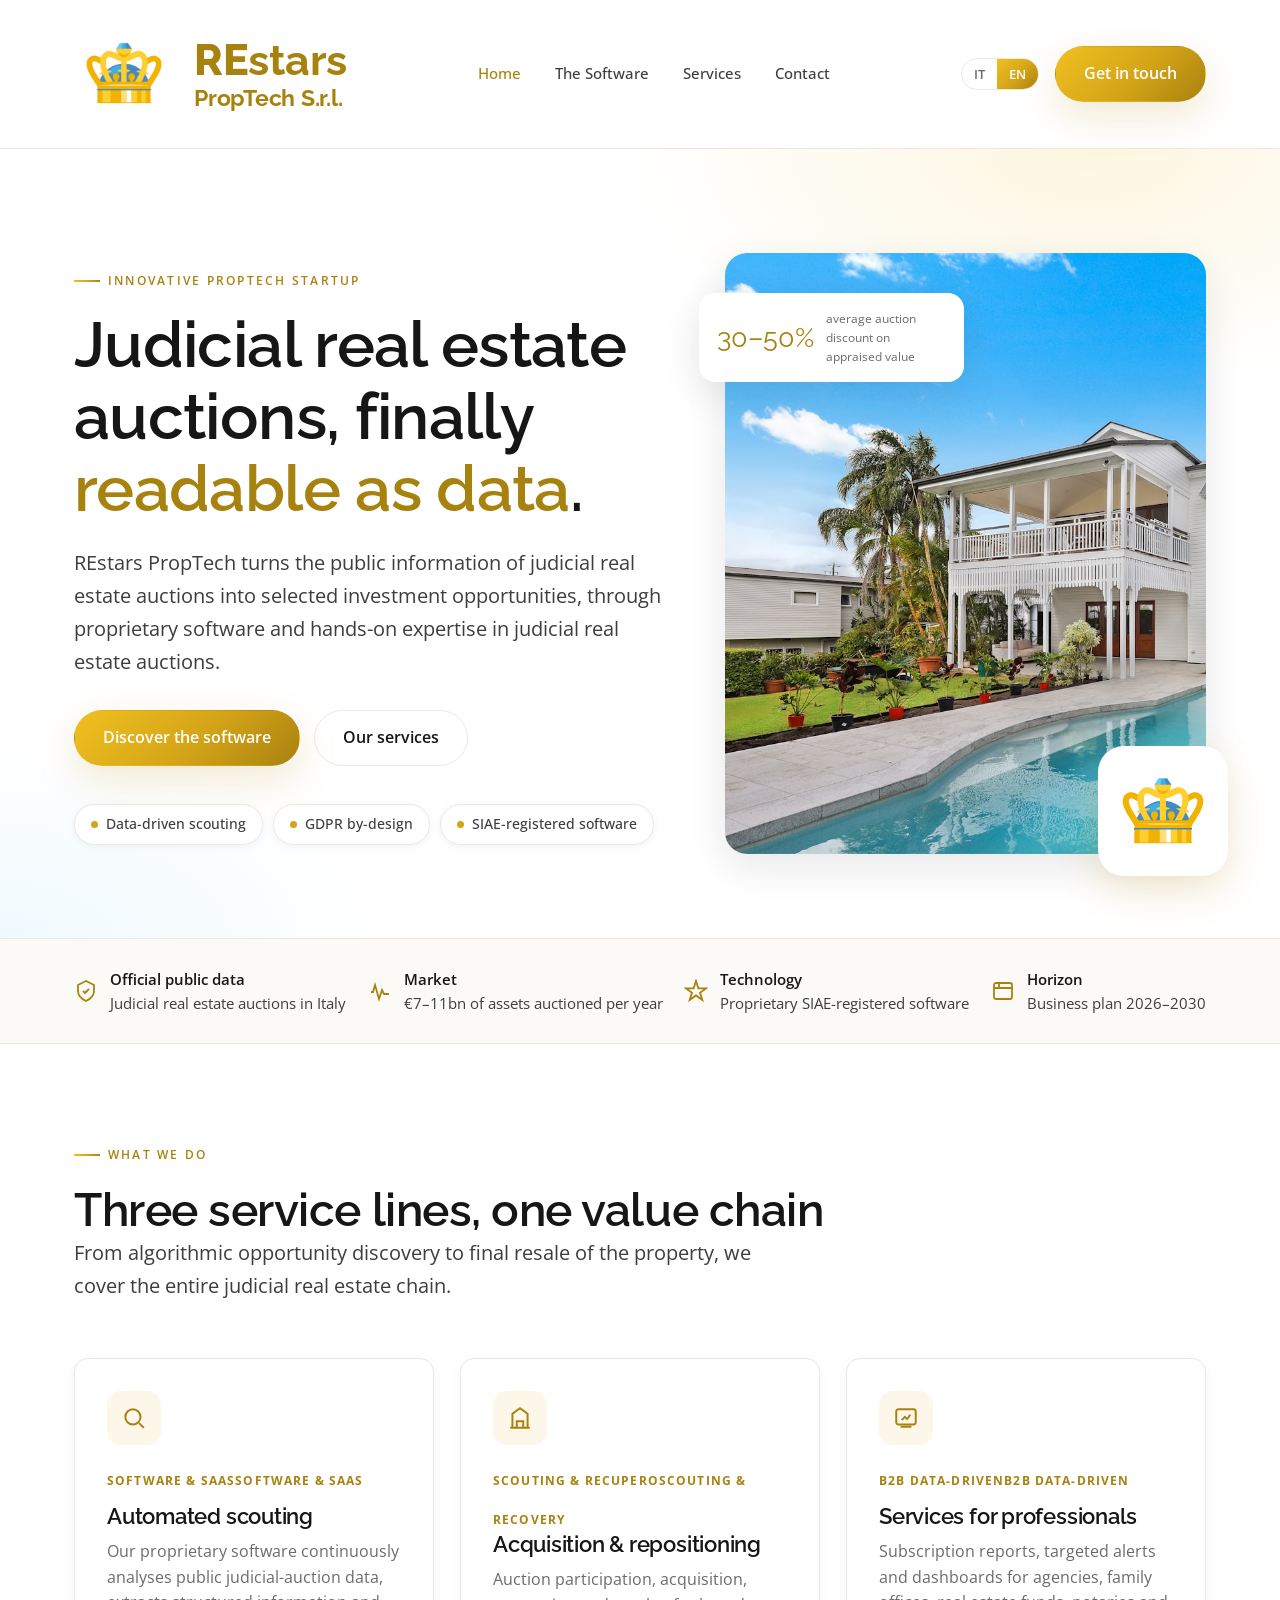
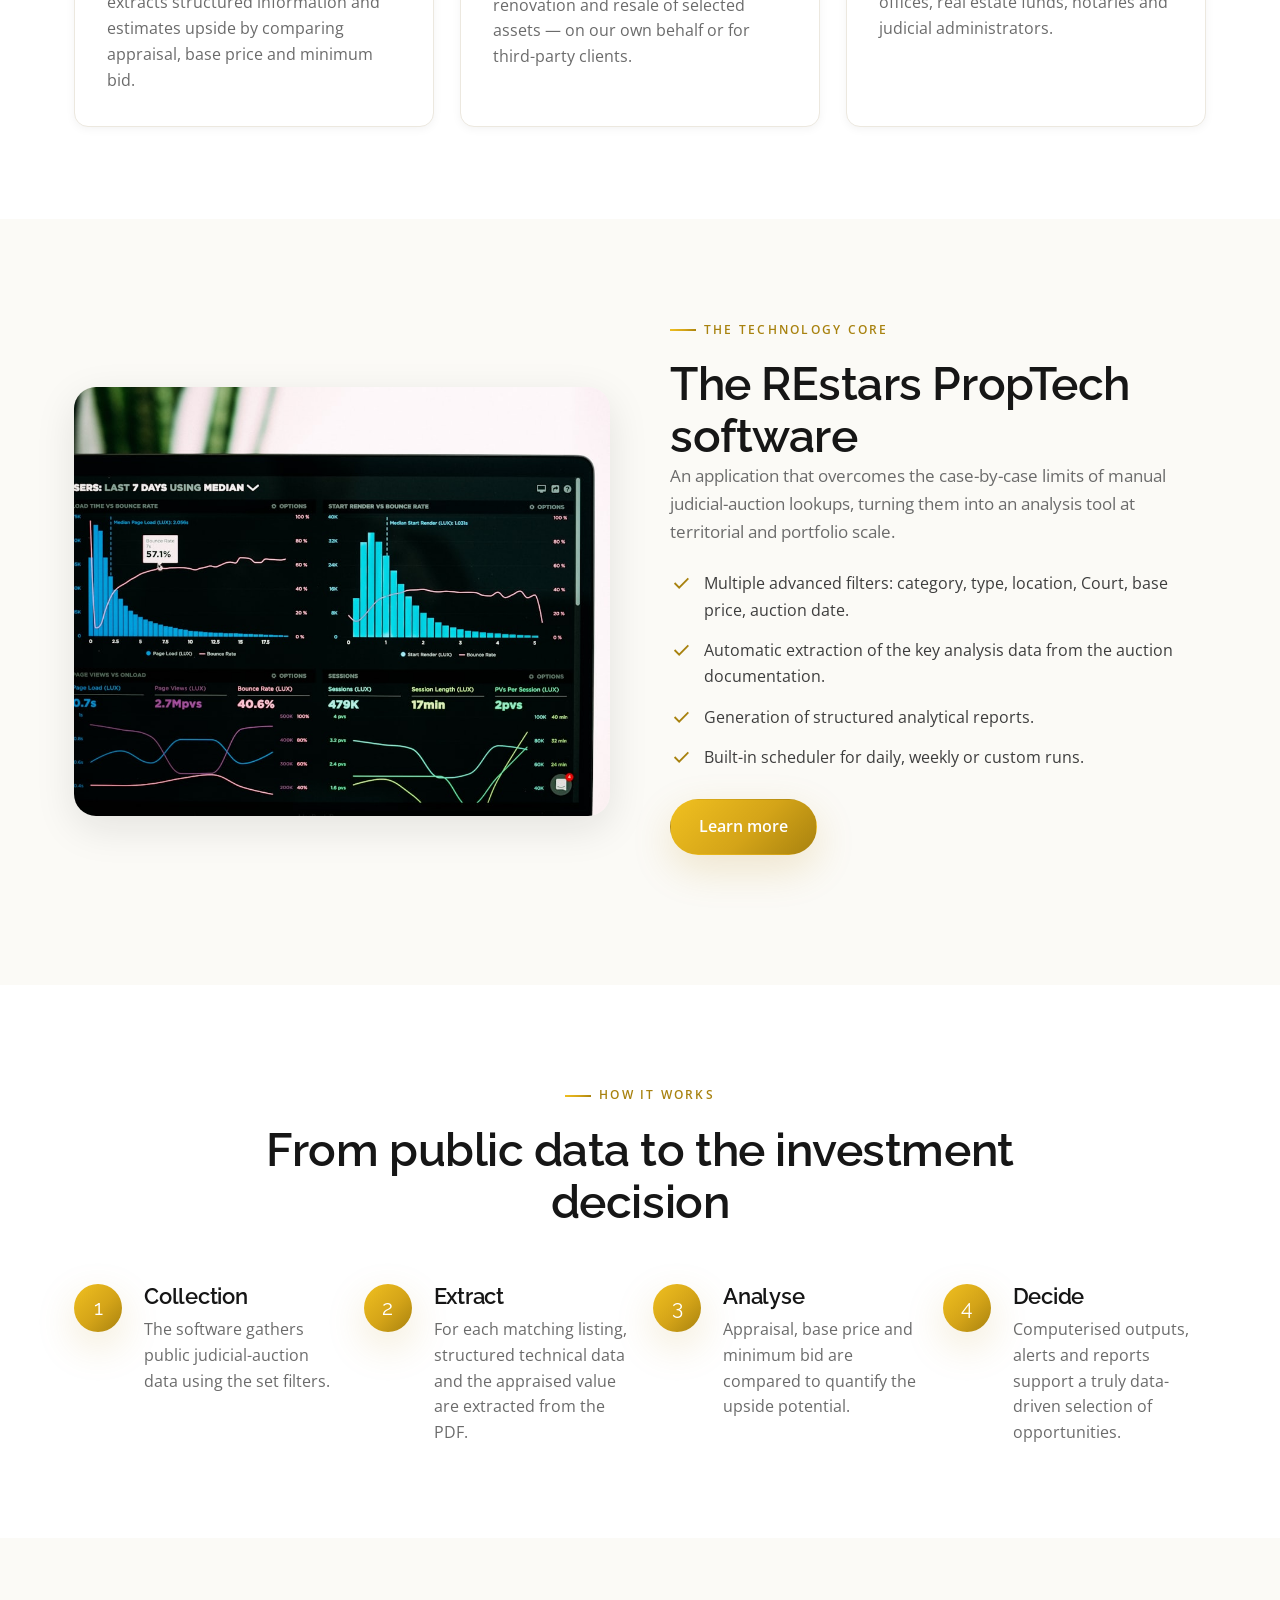
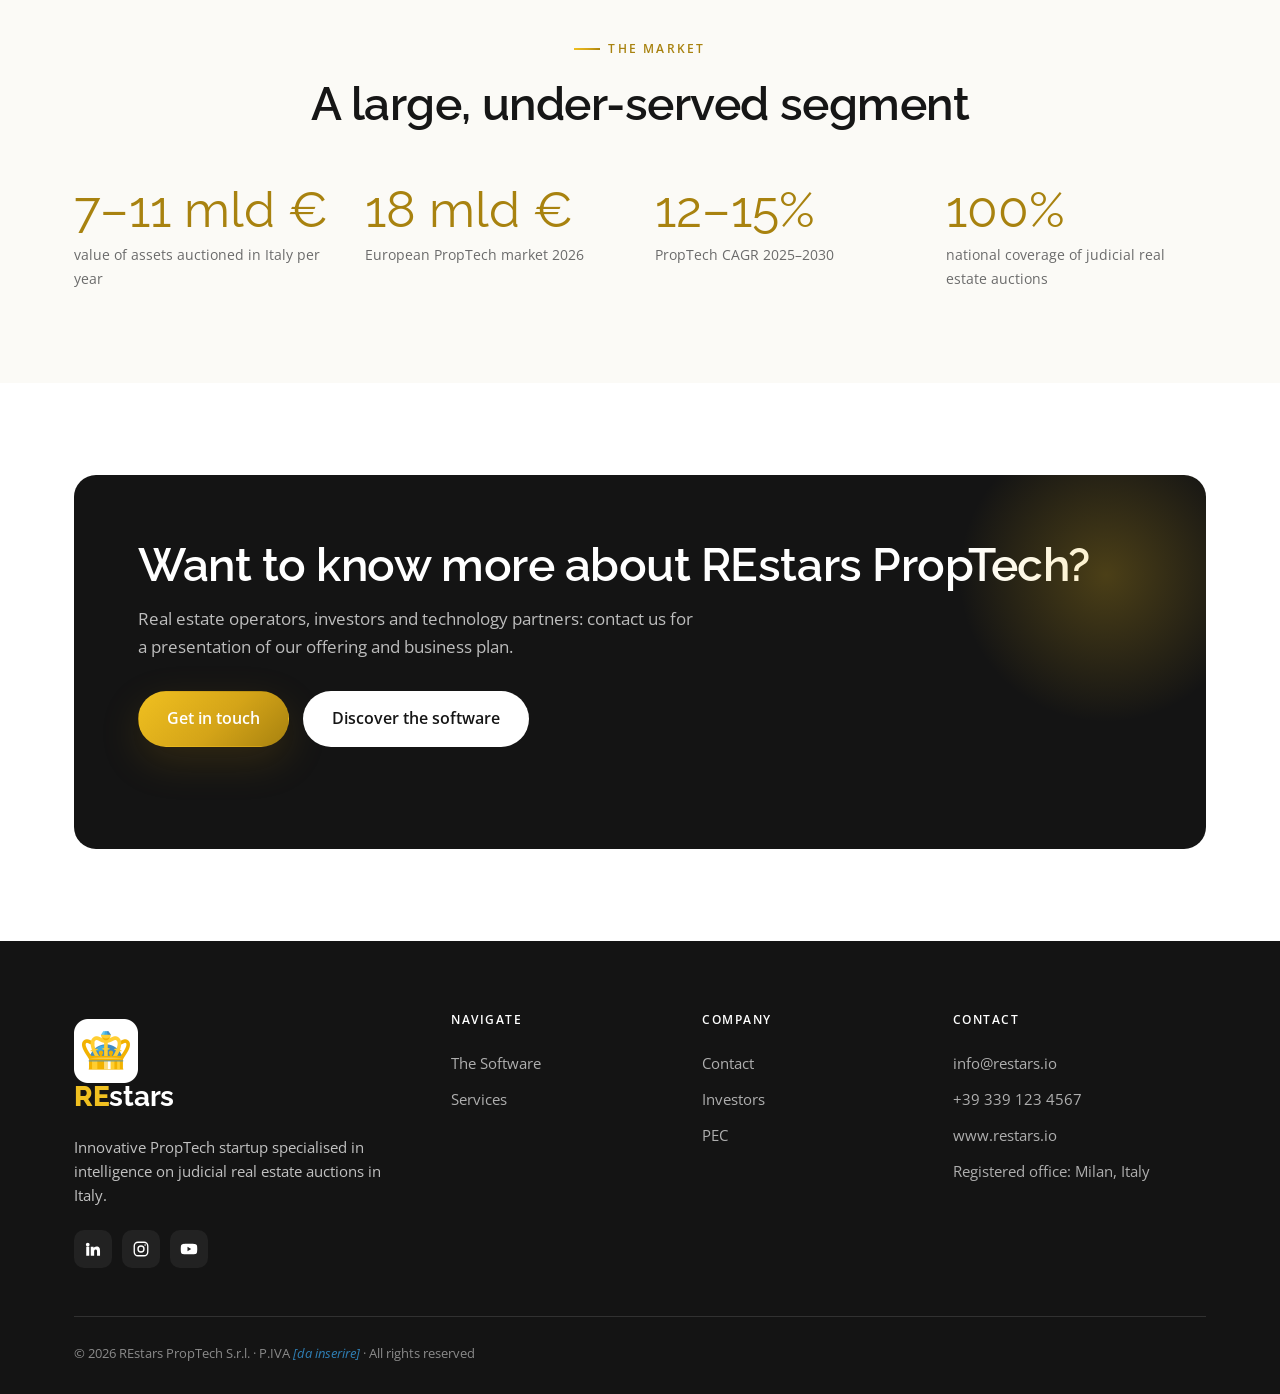
==== commit bde3025a: "Testi: estrazione dati chiave dalla documentazione asta; output informatizzati; card Estrazione dati" ====
--- a/index.html
+++ b/index.html
@@ -152,7 +152,7 @@
       <p class="muted"><span data-lang-it>Un'applicazione che supera i limiti della consultazione manuale, caso-per-caso, delle aste giudiziarie e la trasforma in uno strumento di analisi su scala territoriale e di portafoglio.</span><span data-lang-en>An application that overcomes the case-by-case limits of manual judicial-auction lookups, turning them into an analysis tool at territorial and portfolio scale.</span></p>
       <ul class="feature-list">
         <li><svg viewBox="0 0 24 24" fill="none" stroke="currentColor" stroke-width="2"><path d="m5 12 5 5L20 7"/></svg><span data-lang-it>Filtri avanzati multipli: categoria, tipologia, localizzazione, Tribunale, prezzo base, data asta.</span><span data-lang-en>Multiple advanced filters: category, type, location, Court, base price, auction date.</span></li>
-        <li><svg viewBox="0 0 24 24" fill="none" stroke="currentColor" stroke-width="2"><path d="m5 12 5 5L20 7"/></svg><span data-lang-it>Estrazione automatica del valore di perizia dai PDF allegati.</span><span data-lang-en>Automatic extraction of the appraised value from attached PDF reports.</span></li>
+        <li><svg viewBox="0 0 24 24" fill="none" stroke="currentColor" stroke-width="2"><path d="m5 12 5 5L20 7"/></svg><span data-lang-it>Estrazione automatica dei dati chiave d'analisi dalla documentazione d'asta.</span><span data-lang-en>Automatic extraction of the key analysis data from the auction documentation.</span></li>
         <li><svg viewBox="0 0 24 24" fill="none" stroke="currentColor" stroke-width="2"><path d="m5 12 5 5L20 7"/></svg><span data-lang-it>Generazione di report analitici strutturati.</span><span data-lang-en>Generation of structured analytical reports.</span></li>
         <li><svg viewBox="0 0 24 24" fill="none" stroke="currentColor" stroke-width="2"><path d="m5 12 5 5L20 7"/></svg><span data-lang-it>Scheduler integrato per esecuzioni giornaliere, settimanali o personalizzate.</span><span data-lang-en>Built-in scheduler for daily, weekly or custom runs.</span></li>
       </ul>
@@ -174,7 +174,7 @@
       <div class="step reveal"><span class="n">1</span><h3><span data-lang-it>Raccolta</span><span data-lang-en>Collection</span></h3><p><span data-lang-it>Il software raccoglie i dati pubblici delle aste giudiziarie secondo i filtri impostati.</span><span data-lang-en>The software gathers public judicial-auction data using the set filters.</span></p></div>
       <div class="step reveal"><span class="n">2</span><h3><span data-lang-it>Estrazione</span><span data-lang-en>Extract</span></h3><p><span data-lang-it>Per ogni annuncio compatibile vengono estratti dati tecnici strutturati e il valore di perizia dal PDF.</span><span data-lang-en>For each matching listing, structured technical data and the appraised value are extracted from the PDF.</span></p></div>
       <div class="step reveal"><span class="n">3</span><h3><span data-lang-it>Analisi</span><span data-lang-en>Analyse</span></h3><p><span data-lang-it>Si confrontano perizia, base d'asta e offerta minima per quantificare il potenziale di plusvalore.</span><span data-lang-en>Appraisal, base price and minimum bid are compared to quantify the upside potential.</span></p></div>
-      <div class="step reveal"><span class="n">4</span><h3><span data-lang-it>Decisione</span><span data-lang-en>Decide</span></h3><p><span data-lang-it>Output in Excel, alert e report supportano una selezione delle opportunità realmente data-driven.</span><span data-lang-en>Excel output, alerts and reports support a truly data-driven selection of opportunities.</span></p></div>
+      <div class="step reveal"><span class="n">4</span><h3><span data-lang-it>Decisione</span><span data-lang-en>Decide</span></h3><p><span data-lang-it>Output informatizzati, alert e report supportano una selezione delle opportunità realmente data-driven.</span><span data-lang-en>Computerised outputs, alerts and reports support a truly data-driven selection of opportunities.</span></p></div>
     </div>
   </div>
 </section>
--- a/css/style.css
+++ b/css/style.css
@@ -363,6 +363,8 @@
 @media (max-width: 760px) {
   :root { --header-h: 110px; }
   section { padding: 64px 0; }
+  .brand { flex: 1; gap: 0; min-width: 0; }
+  .brand > span { margin: 0 auto; }
   .brand img { width: 74px; height: 74px; }
   .brand-name { font-size: 1.95rem; }
   .brand-sub { font-size: 1.05rem; }
@@ -387,6 +389,12 @@
   .hero-float { display: none; }
 }
 
+/* Schermi molto stretti (≤360px): riduce la corona per evitare che il brand
+   tocchi il selettore lingua, mantenendo "REstars" a dimensione piena ed equidistante. */
+@media (max-width: 374px) {
+  .brand img { width: 56px; height: 56px; }
+}
+
 /* Reduced motion */
 @media (prefers-reduced-motion: reduce) {
   * { scroll-behavior: auto !important; transition: none !important; animation: none !important; }
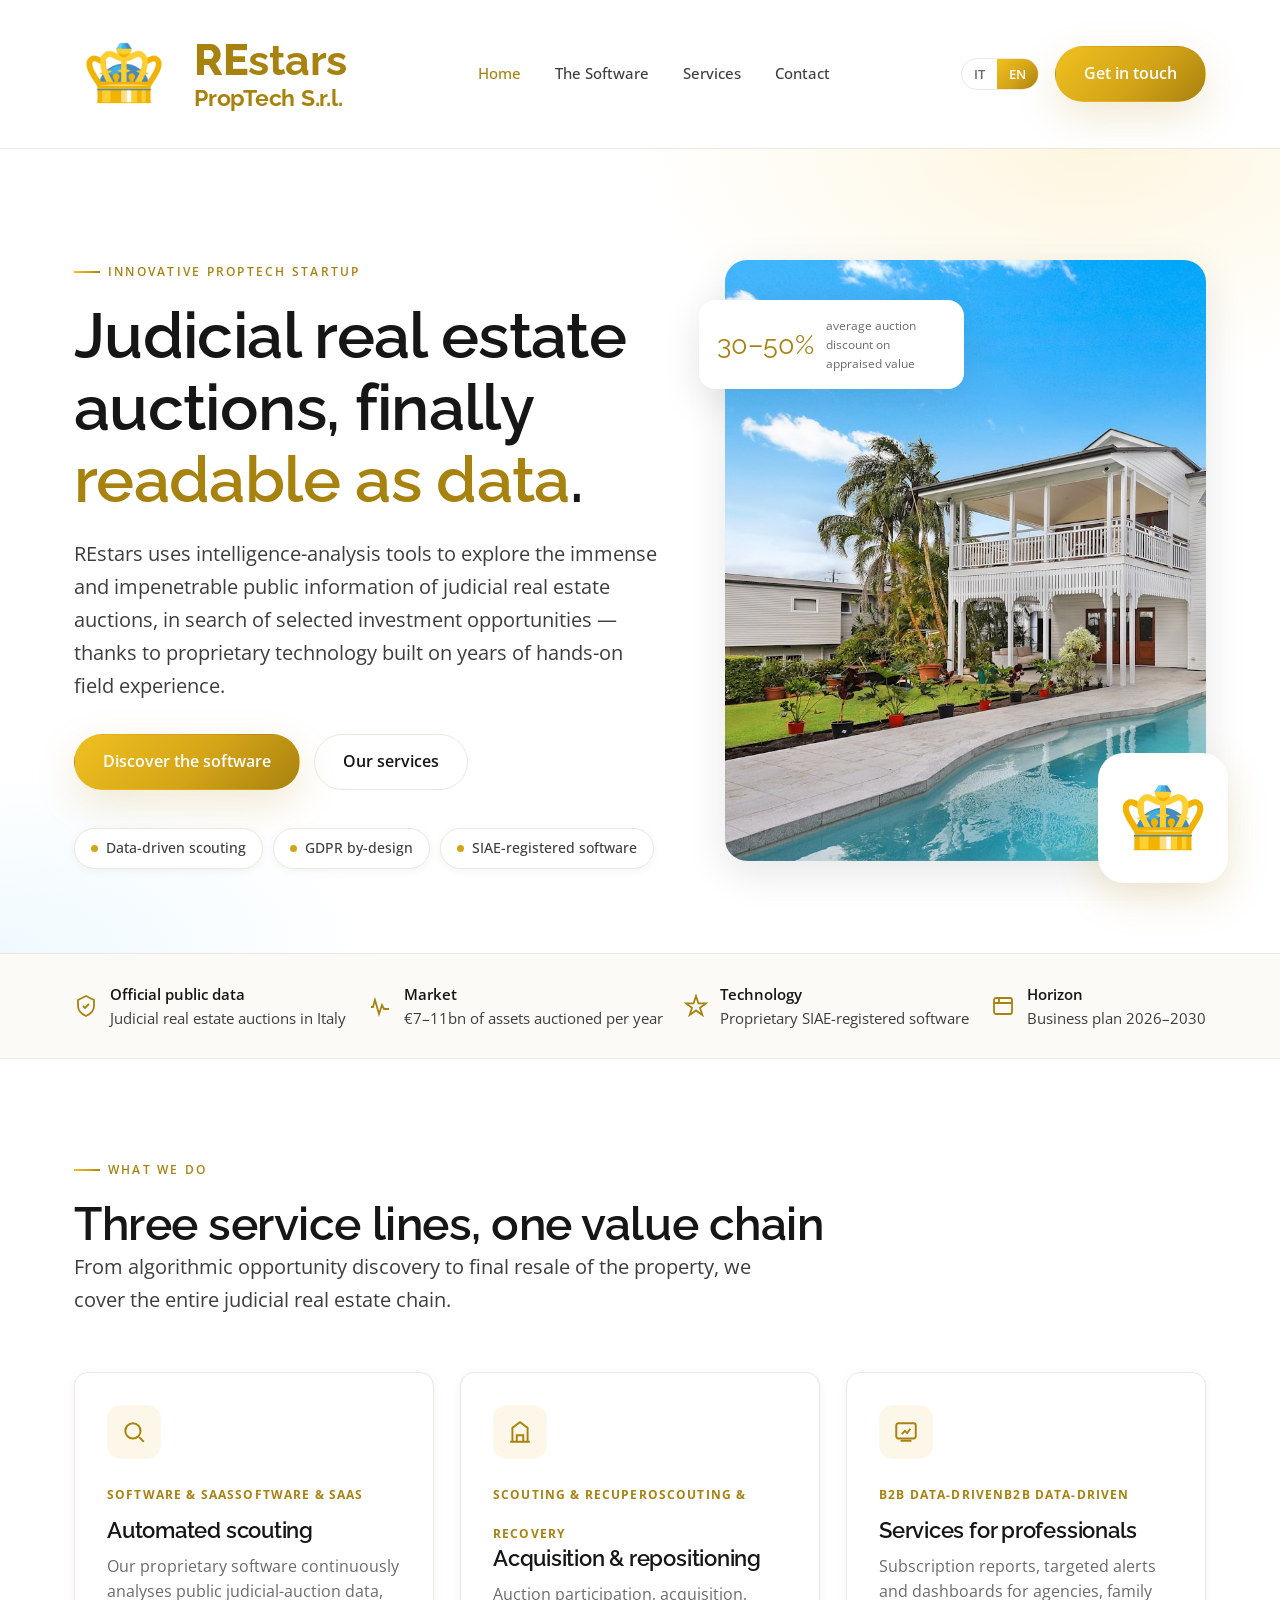
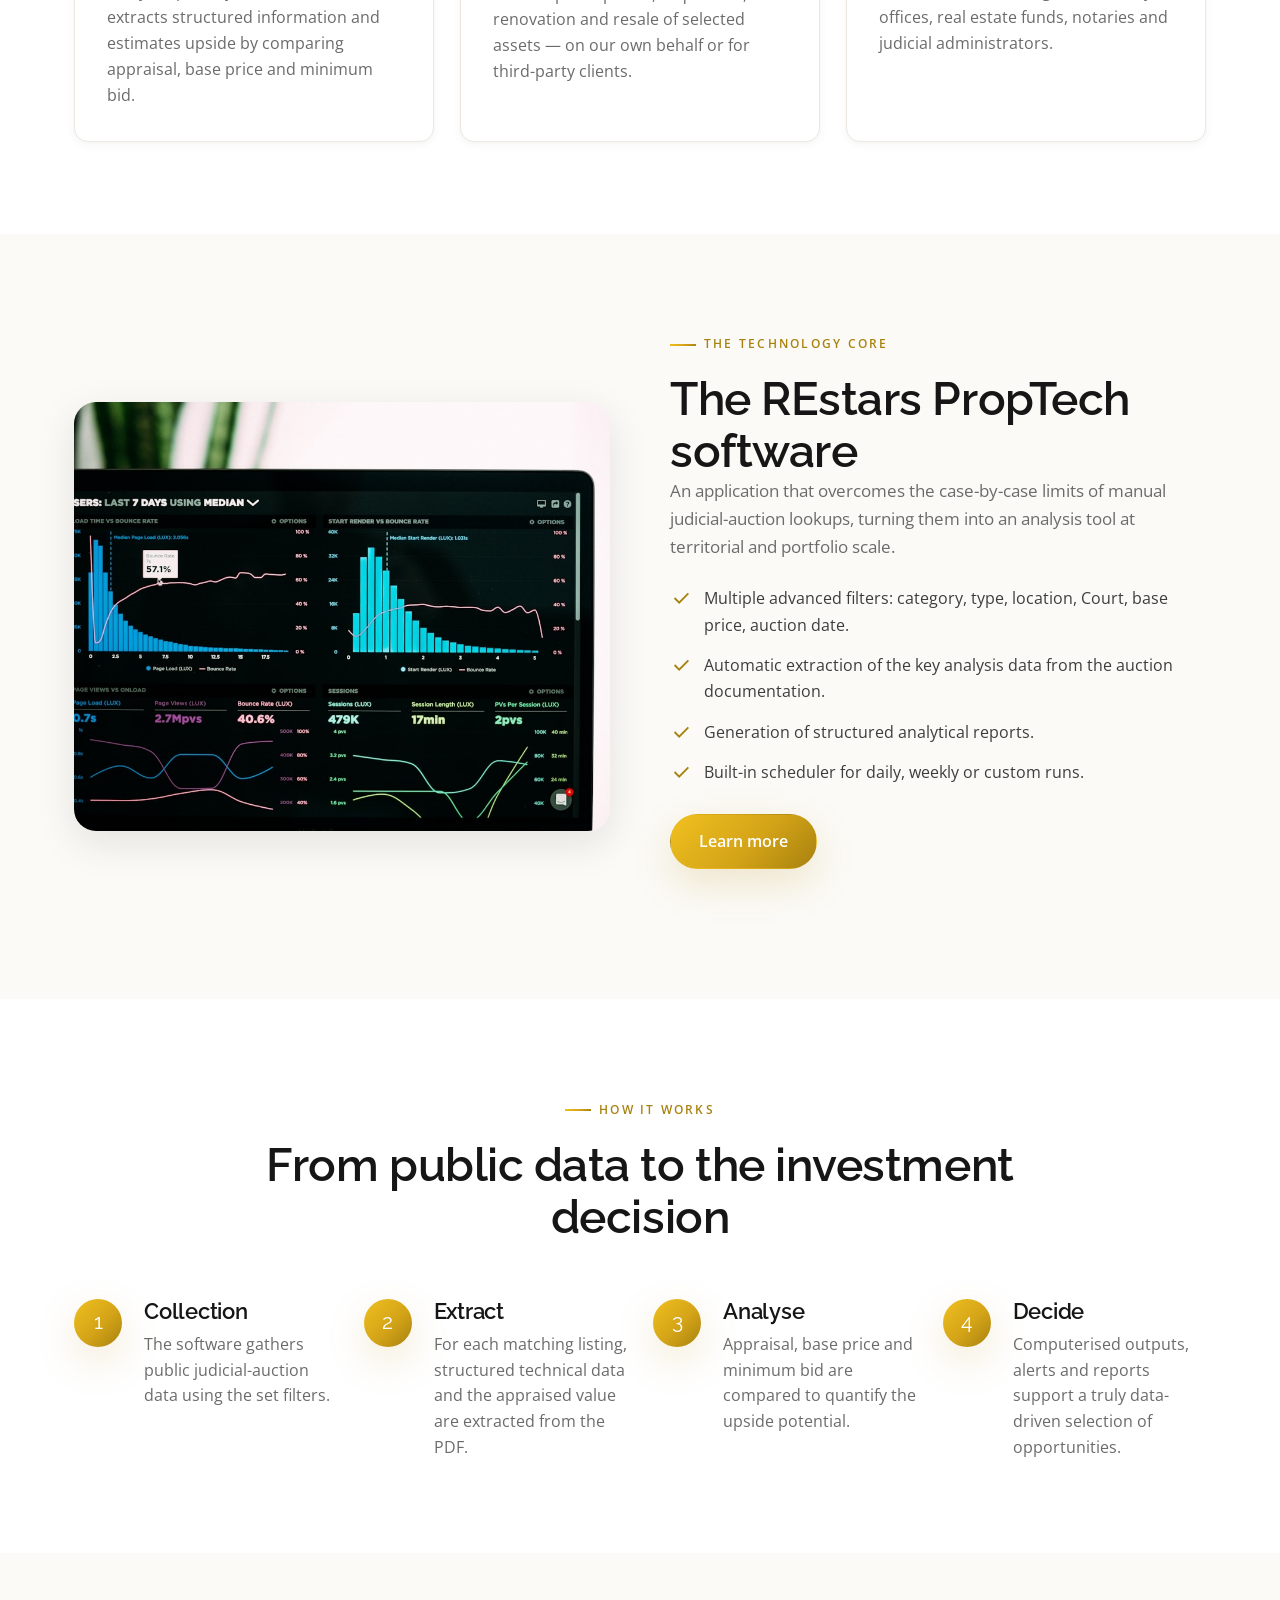
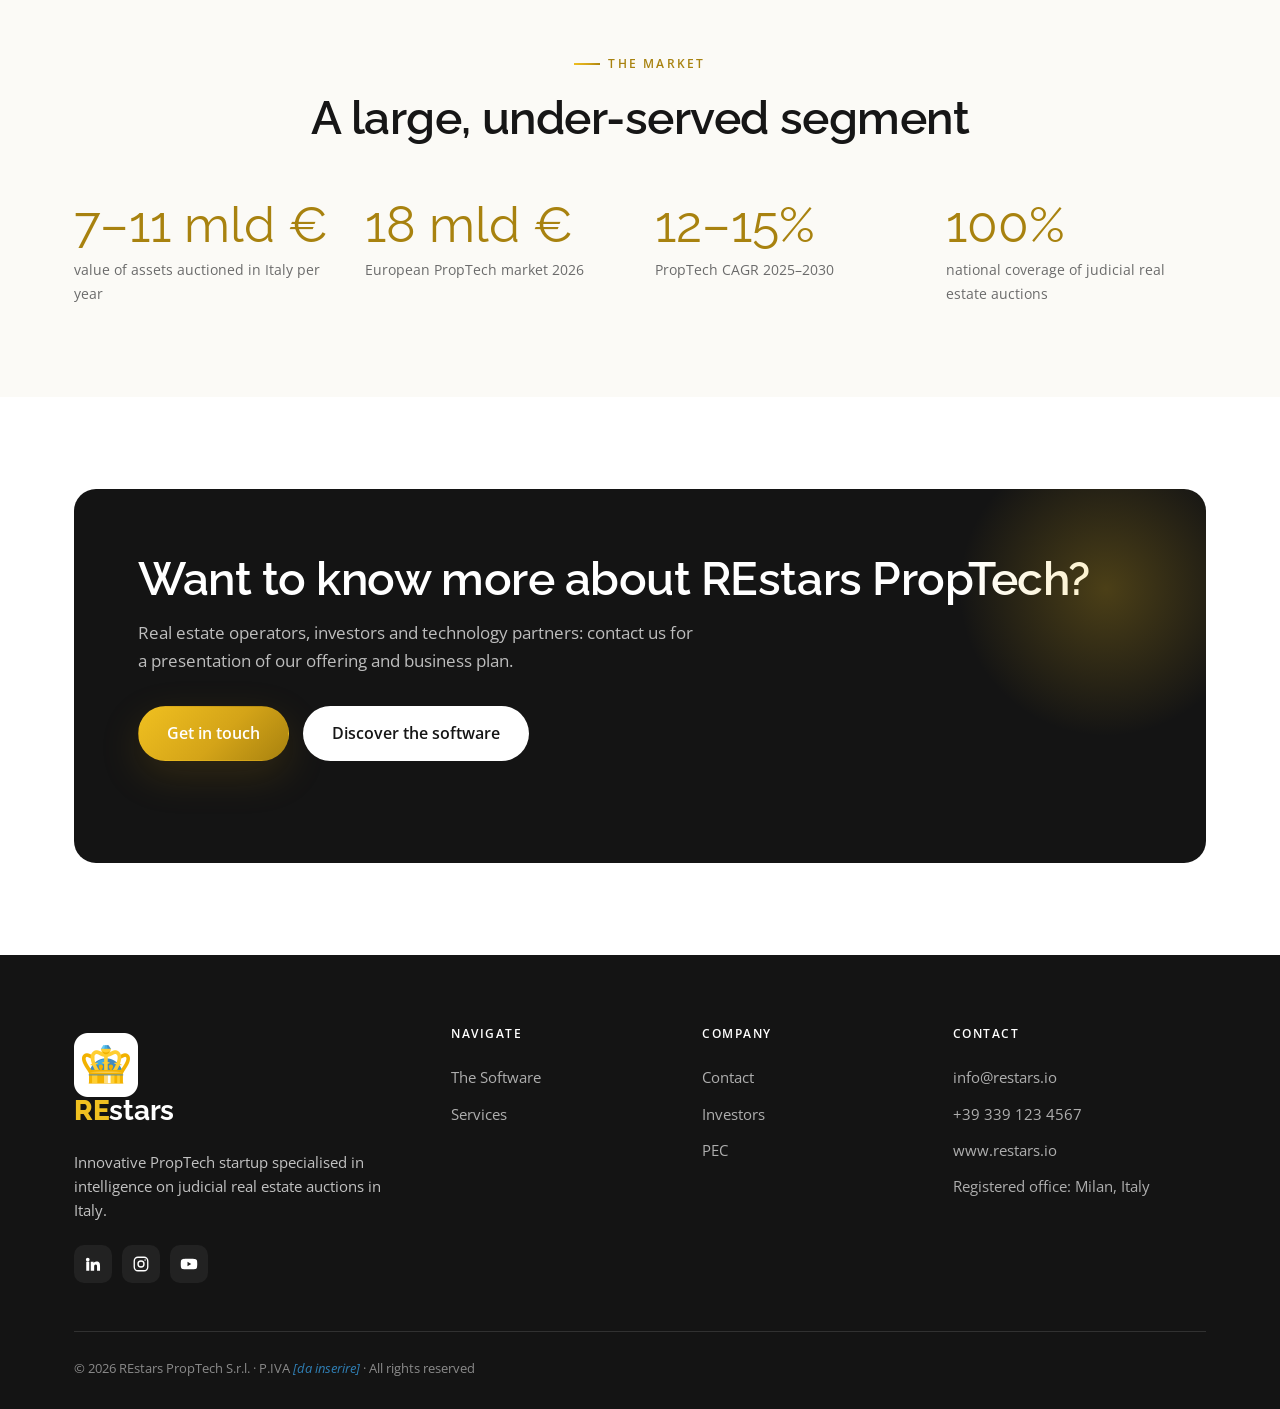
==== commit 7efc96b1: "Home: nuova frase hero (REstars, analisi intelligence aste giudiziarie) Co-Authored-By: Claude Opus " ====
--- a/index.html
+++ b/index.html
@@ -57,8 +57,8 @@
         <span data-lang-en>Judicial real estate auctions, finally <span class="hl">readable as data</span>.</span>
       </h1>
       <p class="lead">
-        <span data-lang-it>REstars PropTech trasforma il patrimonio informativo pubblico delle aste giudiziarie immobiliari in opportunità d'investimento selezionate, grazie a un software proprietario e all'esperienza operativa nel comparto delle aste giudiziarie.</span>
-        <span data-lang-en>REstars PropTech turns the public information of judicial real estate auctions into selected investment opportunities, through proprietary software and hands-on expertise in judicial real estate auctions.</span>
+        <span data-lang-it>REstars utilizza strumenti di analisi d'intelligence per esplorare l'immenso e indecifrabile patrimonio informativo pubblico delle aste giudiziarie immobiliari alla ricerca di opportunità d'investimento selezionate, grazie a una tecnologia proprietaria realizzata dopo anni di esperienza sul campo.</span>
+        <span data-lang-en>REstars uses intelligence-analysis tools to explore the immense and impenetrable public information of judicial real estate auctions, in search of selected investment opportunities — thanks to proprietary technology built on years of hands-on field experience.</span>
       </p>
       <div class="hero-actions">
         <a class="btn btn-gold" href="software.html">
--- a/css/style.css
+++ b/css/style.css
@@ -365,7 +365,9 @@
   section { padding: 64px 0; }
   .brand { flex: 1; gap: 0; min-width: 0; }
   .brand > span { margin: 0 auto; }
-  .brand img { width: 74px; height: 74px; }
+  /* margin-right negativo: compensa lo spazio trasparente del logo (~12%)
+     così "REstars" risulta otticamente equidistante dalla corona e dal tasto IT/EN */
+  .brand img { width: 74px; height: 74px; margin-right: -16px; }
   .brand-name { font-size: 1.95rem; }
   .brand-sub { font-size: 1.05rem; }
   .nav-links {
@@ -392,7 +394,7 @@
 /* Schermi molto stretti (≤360px): riduce la corona per evitare che il brand
    tocchi il selettore lingua, mantenendo "REstars" a dimensione piena ed equidistante. */
 @media (max-width: 374px) {
-  .brand img { width: 56px; height: 56px; }
+  .brand img { width: 56px; height: 56px; margin-right: -11px; }
 }
 
 /* Reduced motion */
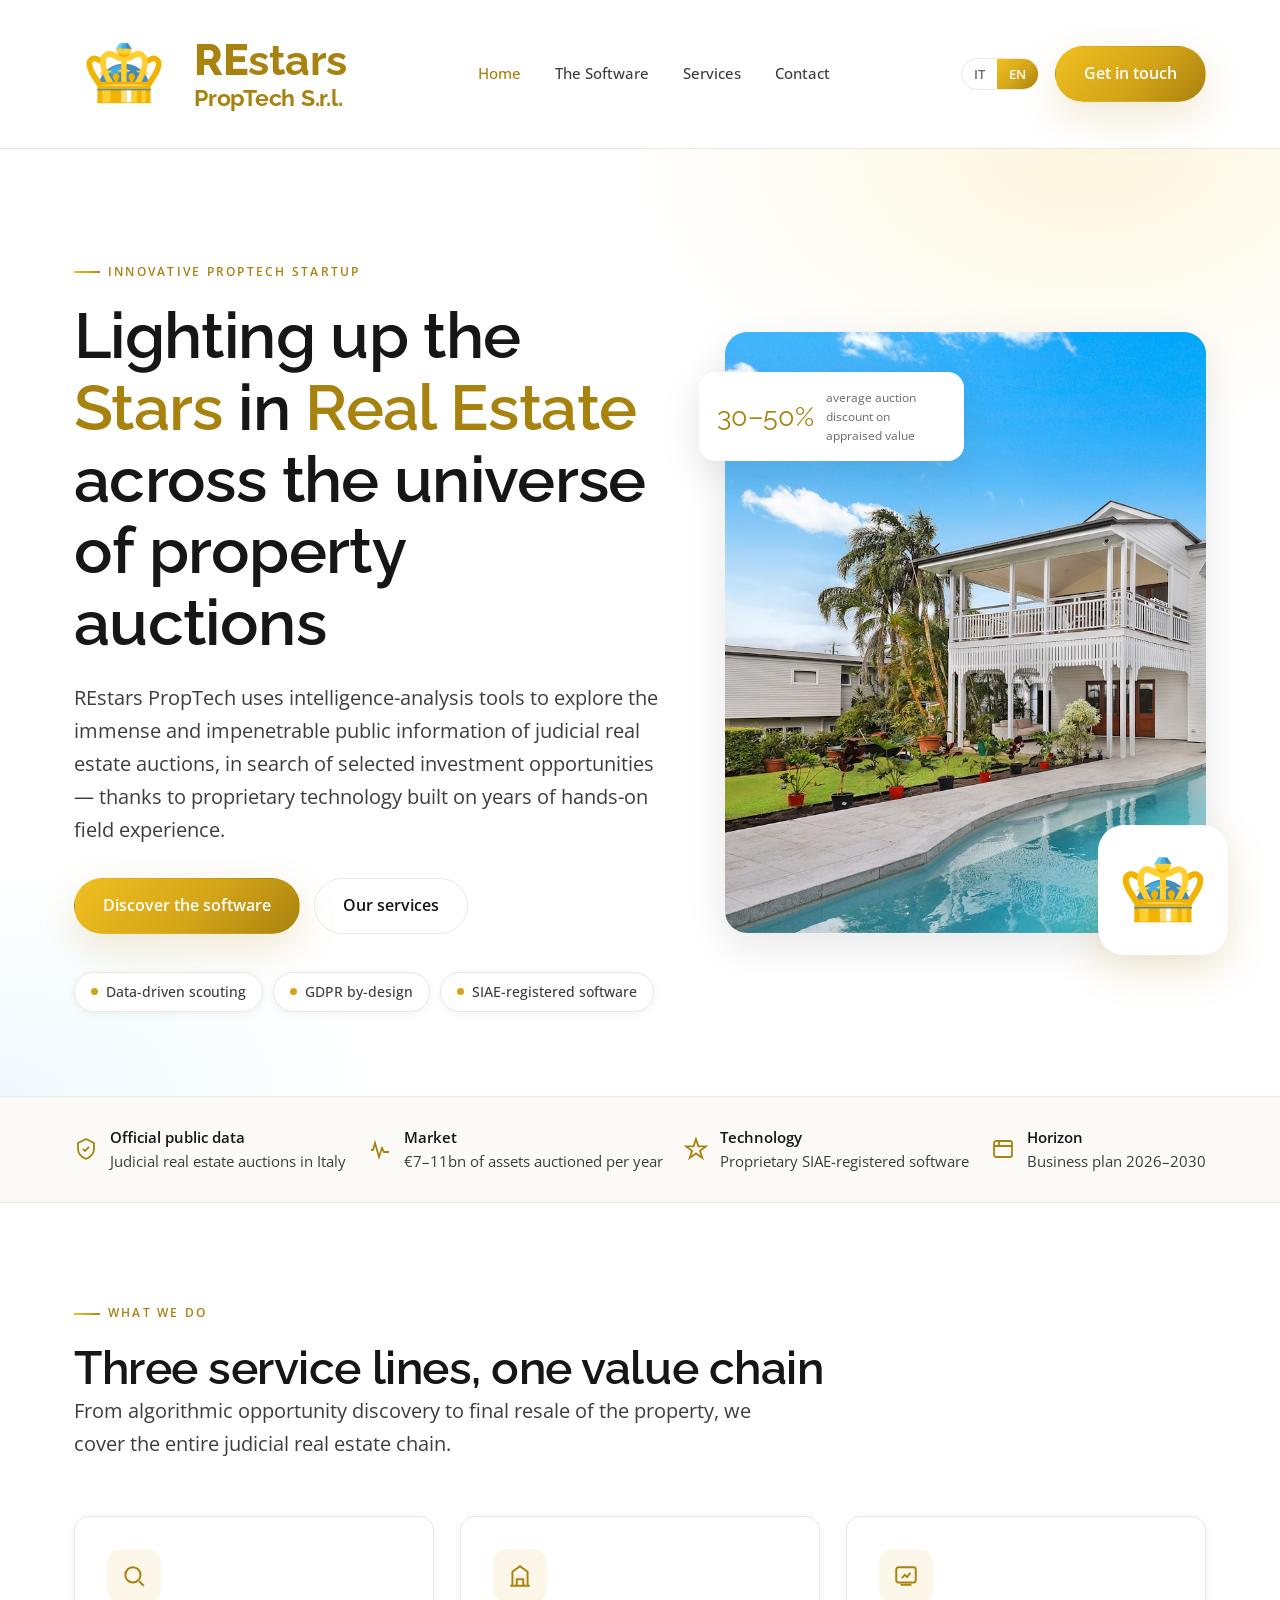
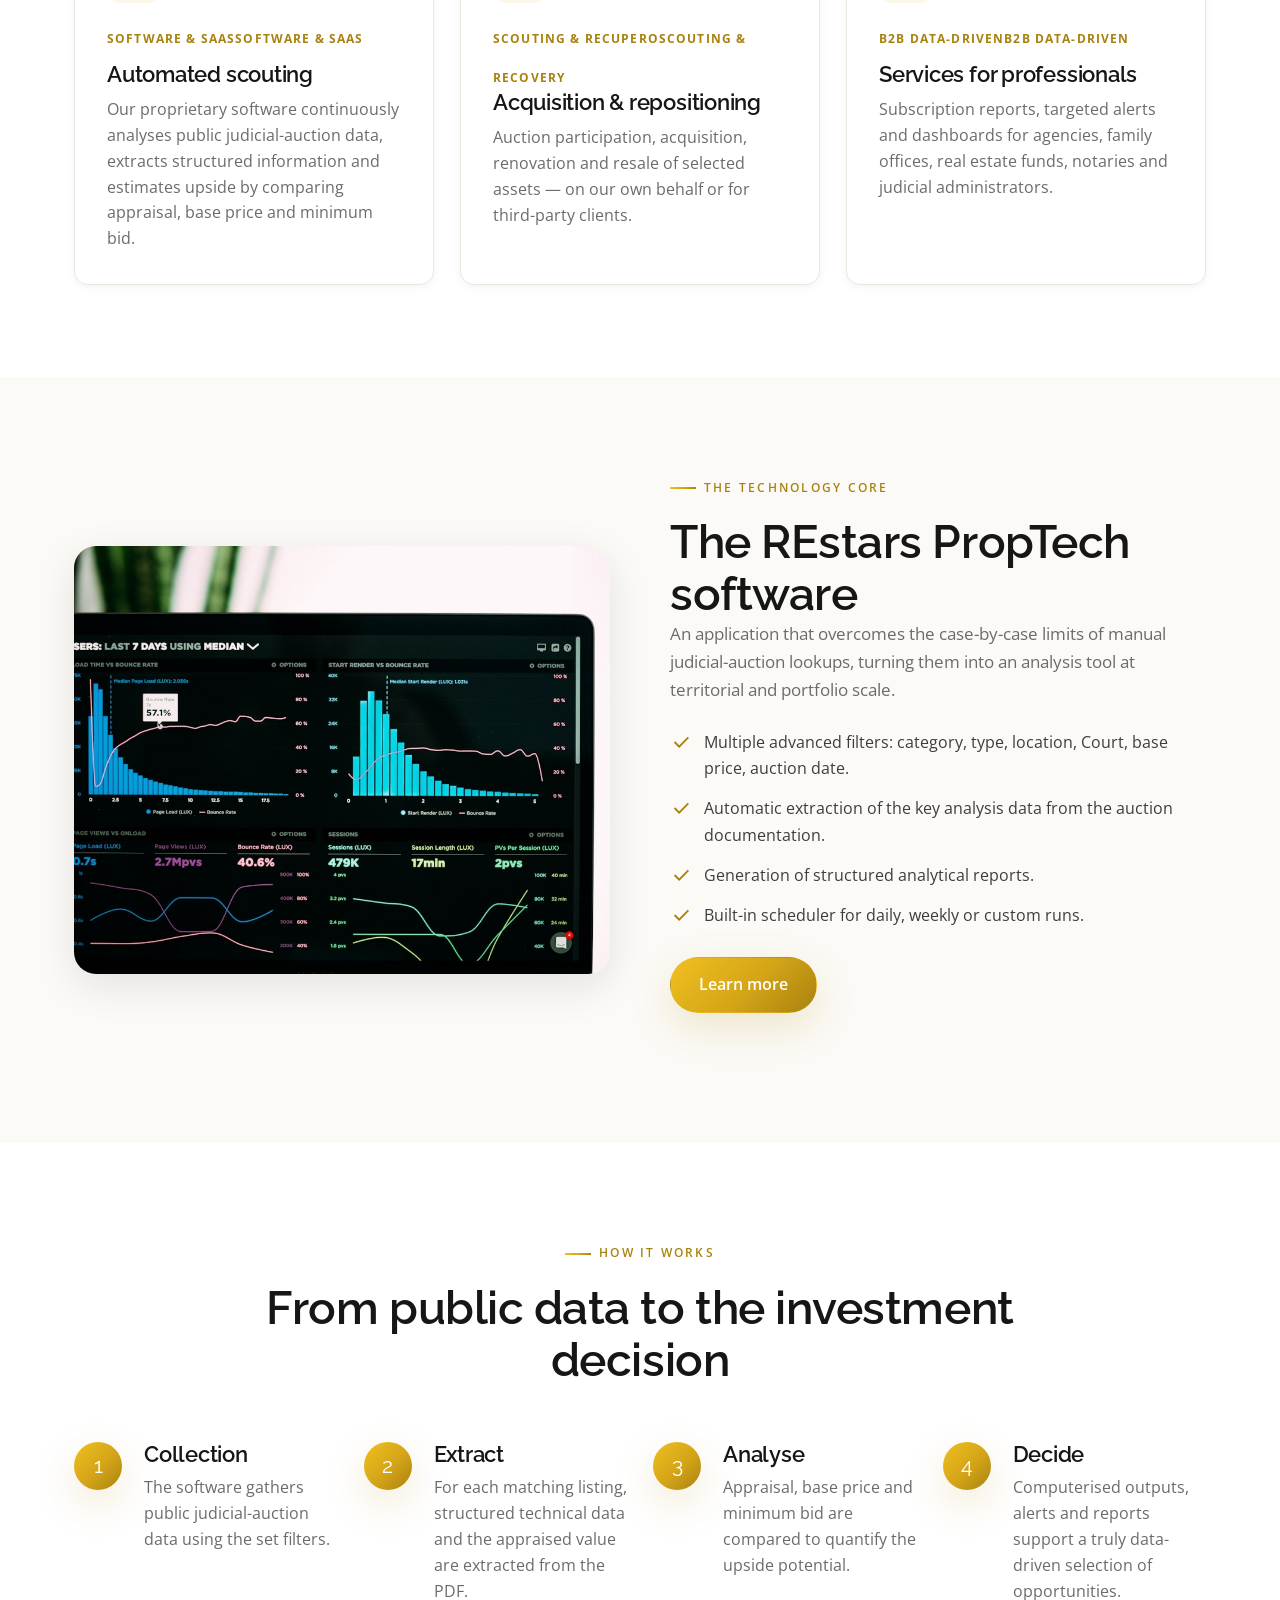
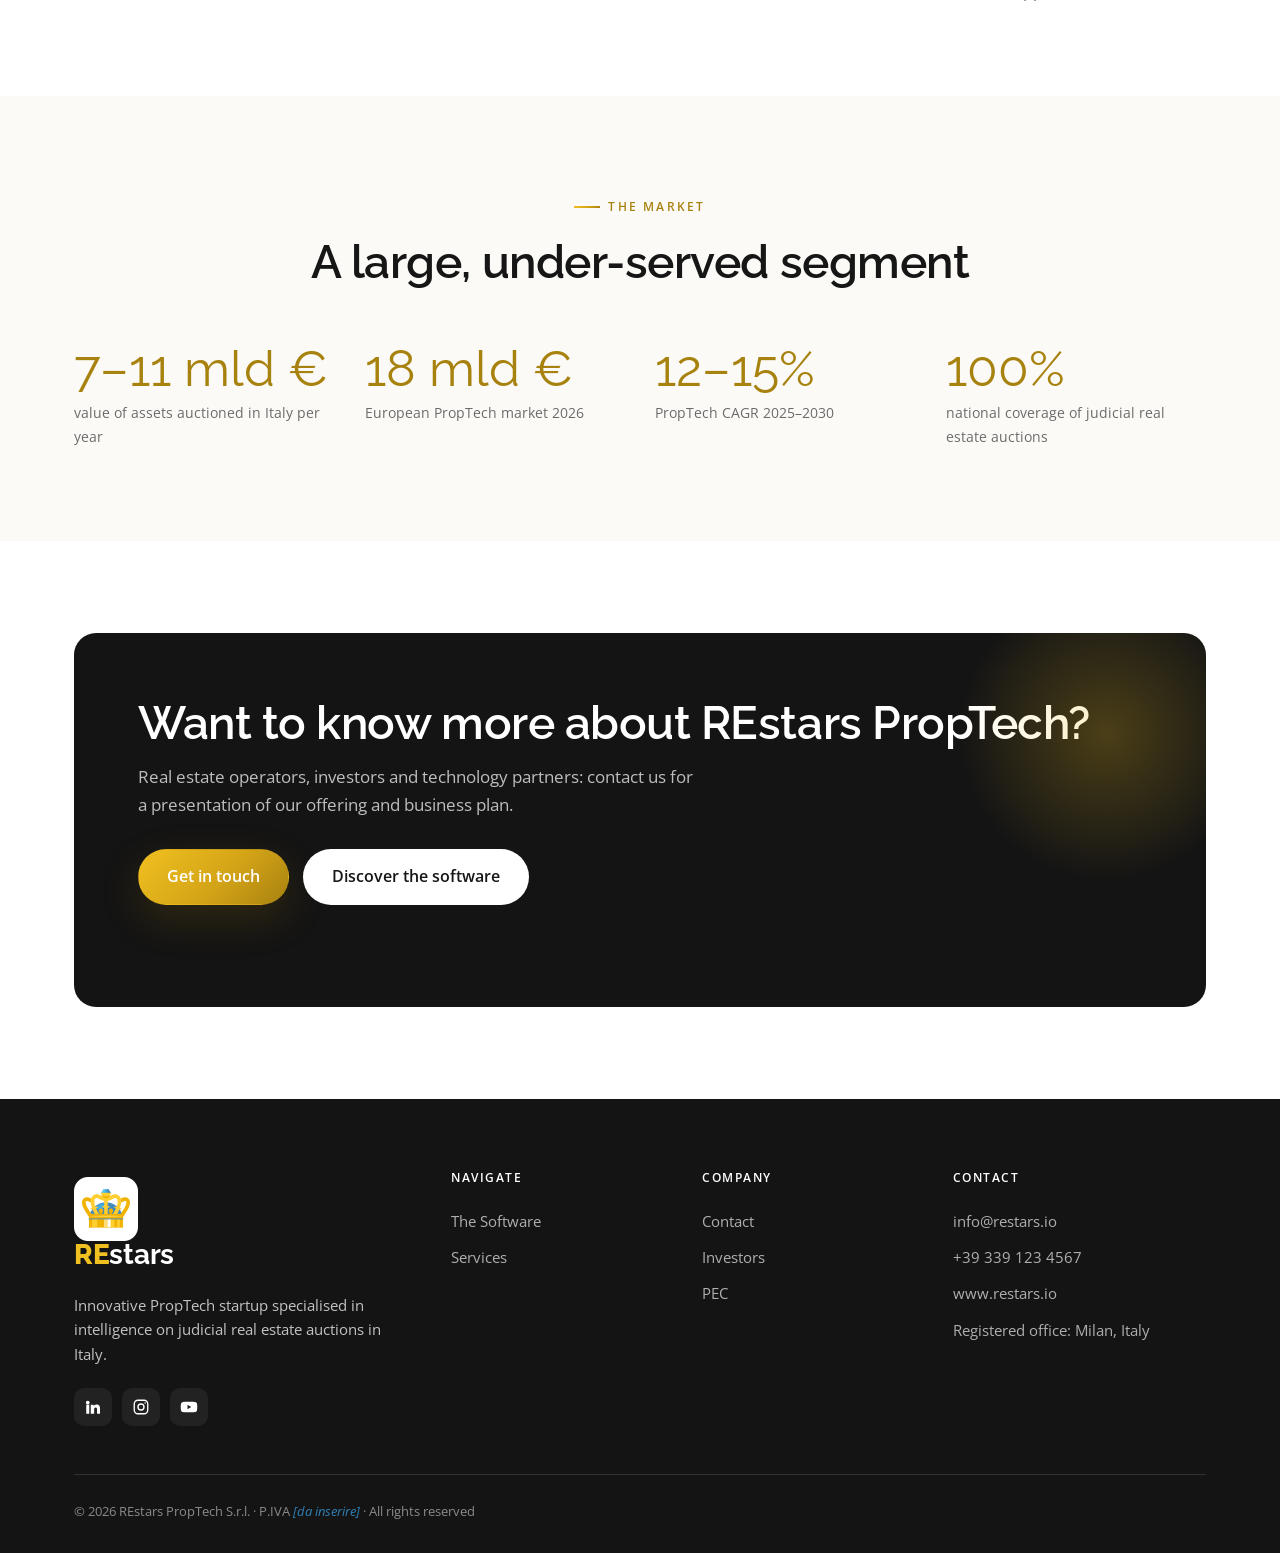
==== commit 39df6bcc: "Home: nuovo titolo hero (Stelle/Real Estate in oro) e lead con REstars PropTech Co-Authored-By: Clau" ====
--- a/index.html
+++ b/index.html
@@ -53,12 +53,12 @@
     <div class="hero-copy">
       <span class="eyebrow"><span data-lang-it>Startup innovativa PropTech</span><span data-lang-en>Innovative PropTech startup</span></span>
       <h1>
-        <span data-lang-it>Le aste giudiziarie immobiliari, finalmente <span class="hl">leggibili come dati</span>.</span>
-        <span data-lang-en>Judicial real estate auctions, finally <span class="hl">readable as data</span>.</span>
+        <span data-lang-it>Illumina le <span class="hl">Stelle</span> nel <span class="hl">Real Estate</span> nell'universo delle aste immobiliari</span>
+        <span data-lang-en>Lighting up the <span class="hl">Stars</span> in <span class="hl">Real Estate</span> across the universe of property auctions</span>
       </h1>
       <p class="lead">
-        <span data-lang-it>REstars utilizza strumenti di analisi d'intelligence per esplorare l'immenso e indecifrabile patrimonio informativo pubblico delle aste giudiziarie immobiliari alla ricerca di opportunità d'investimento selezionate, grazie a una tecnologia proprietaria realizzata dopo anni di esperienza sul campo.</span>
-        <span data-lang-en>REstars uses intelligence-analysis tools to explore the immense and impenetrable public information of judicial real estate auctions, in search of selected investment opportunities — thanks to proprietary technology built on years of hands-on field experience.</span>
+        <span data-lang-it>REstars PropTech utilizza strumenti di analisi d'intelligence per esplorare l'immenso e indecifrabile patrimonio informativo pubblico delle aste giudiziarie immobiliari alla ricerca di opportunità d'investimento selezionate, grazie a una tecnologia proprietaria realizzata dopo anni di esperienza sul campo.</span>
+        <span data-lang-en>REstars PropTech uses intelligence-analysis tools to explore the immense and impenetrable public information of judicial real estate auctions, in search of selected investment opportunities — thanks to proprietary technology built on years of hands-on field experience.</span>
       </p>
       <div class="hero-actions">
         <a class="btn btn-gold" href="software.html">
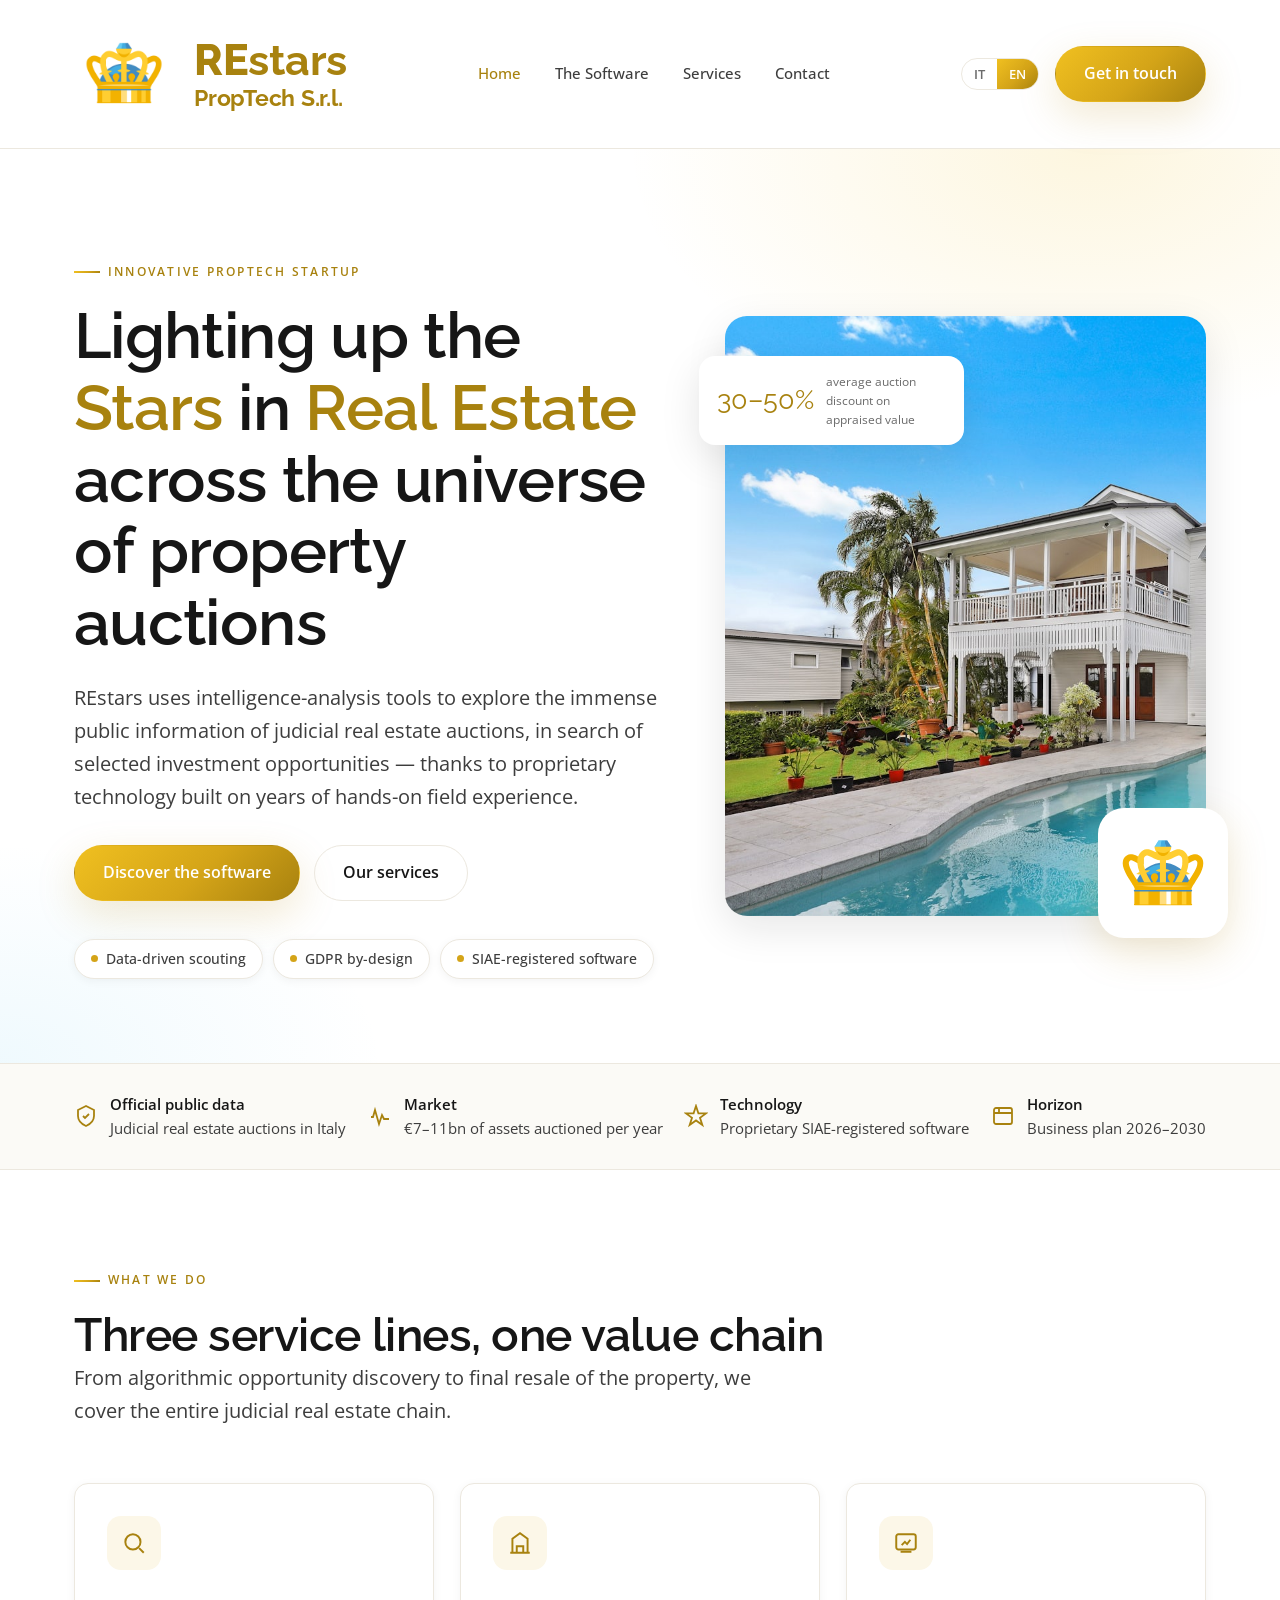
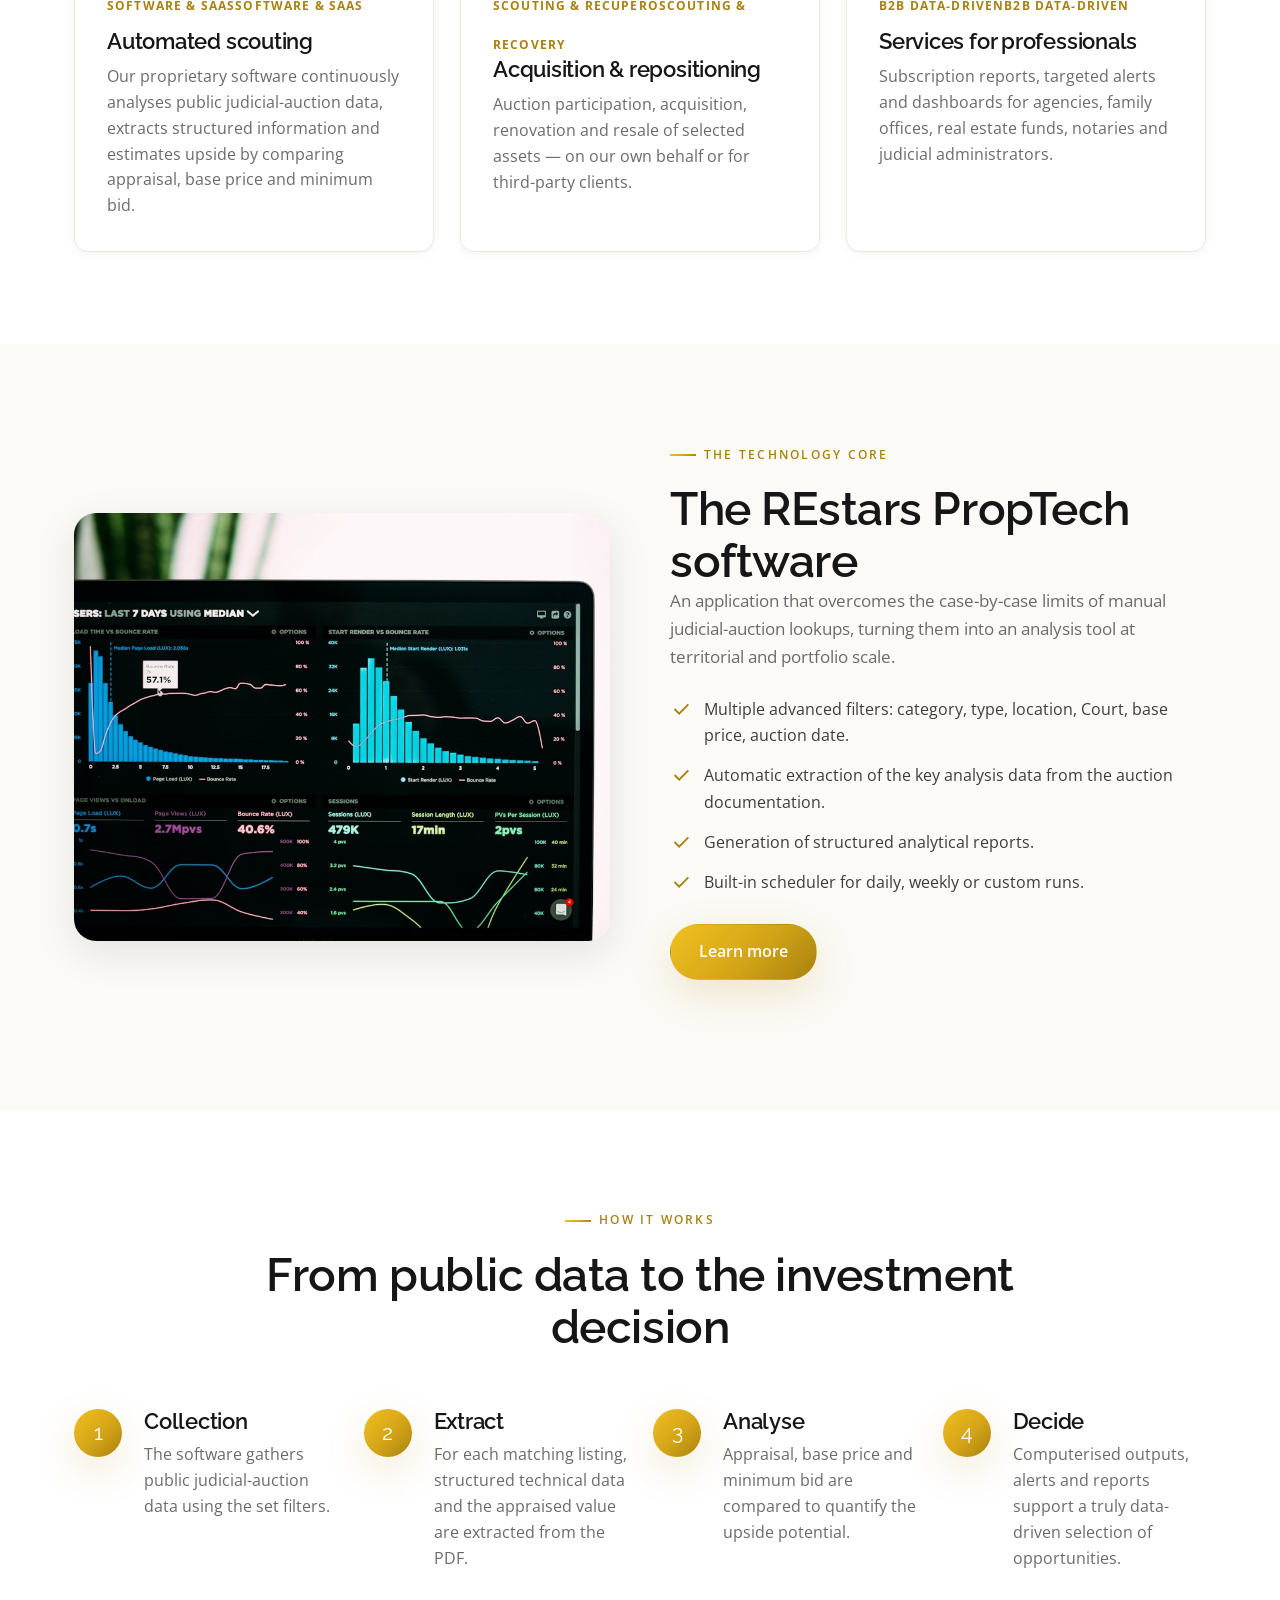
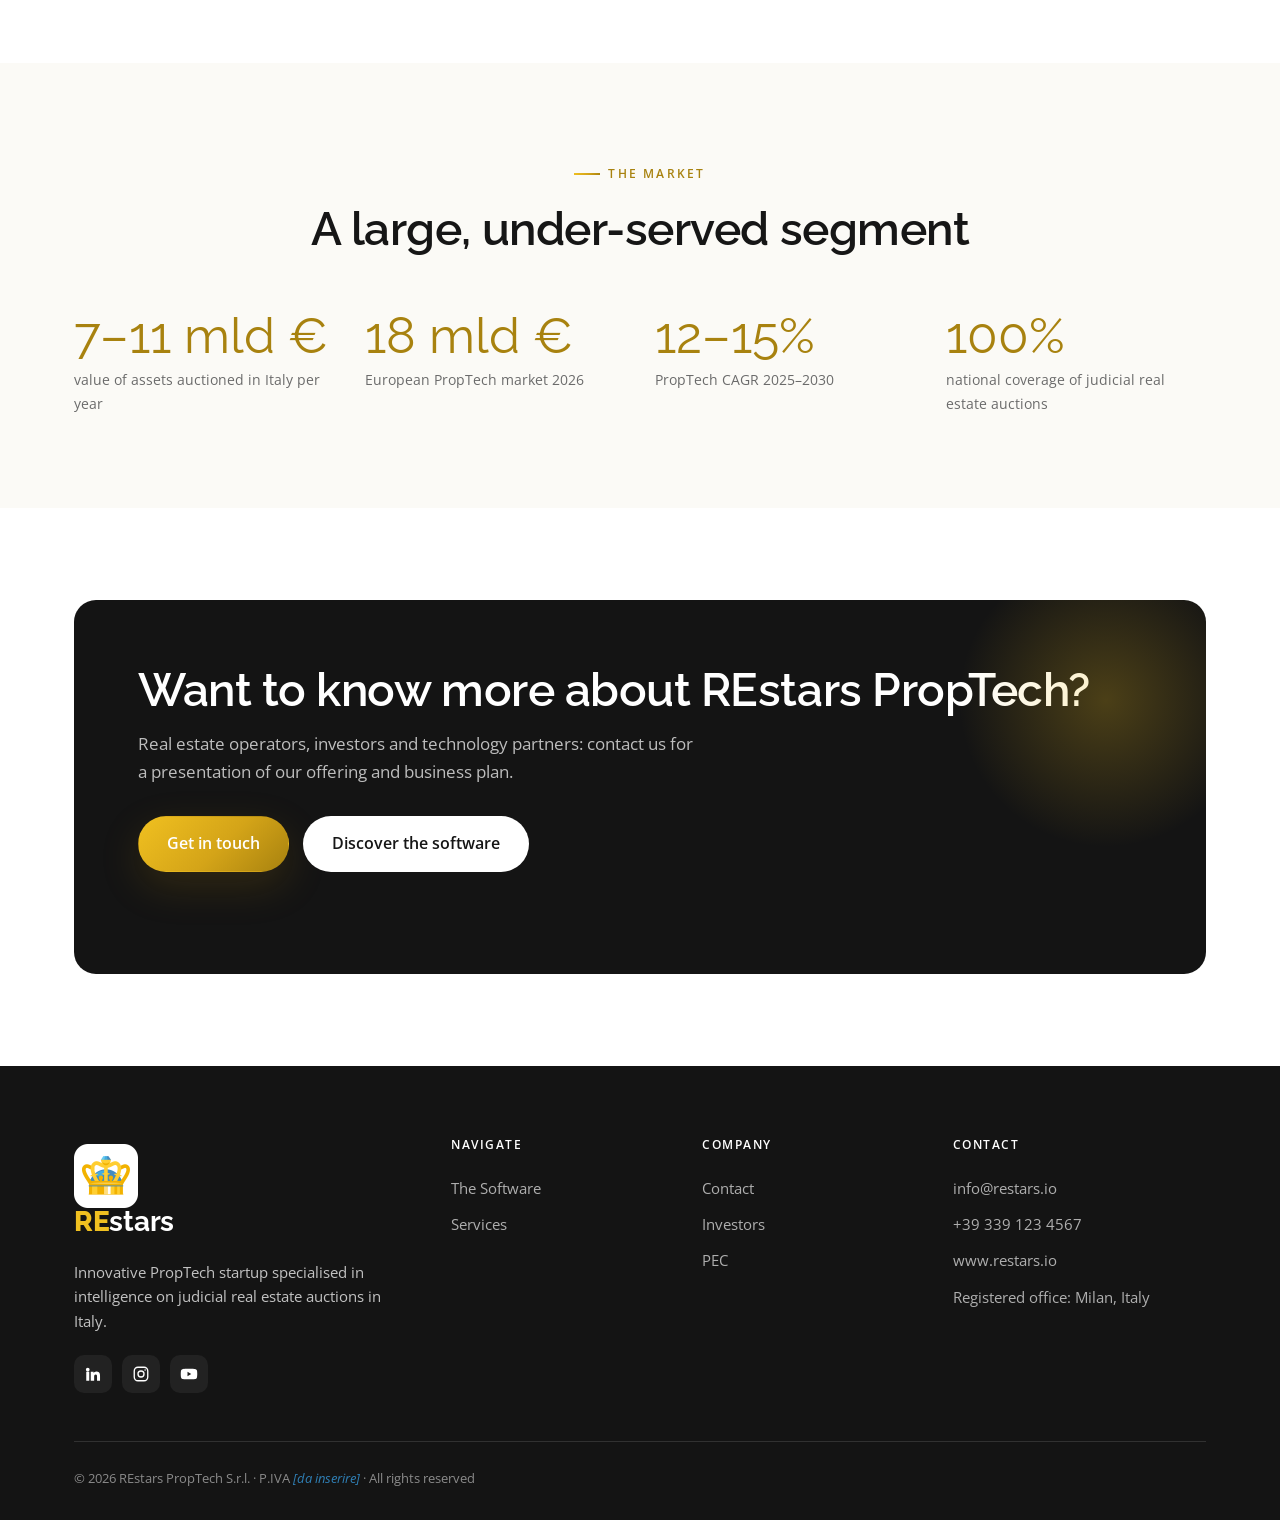
==== commit 9c614d57: "Home: lead torna a REstars e rimuove e indecifrabile Co-Authored-By: Claude Opus 4.8 <noreply@anthro" ====
--- a/index.html
+++ b/index.html
@@ -57,8 +57,8 @@
         <span data-lang-en>Lighting up the <span class="hl">Stars</span> in <span class="hl">Real Estate</span> across the universe of property auctions</span>
       </h1>
       <p class="lead">
-        <span data-lang-it>REstars PropTech utilizza strumenti di analisi d'intelligence per esplorare l'immenso e indecifrabile patrimonio informativo pubblico delle aste giudiziarie immobiliari alla ricerca di opportunità d'investimento selezionate, grazie a una tecnologia proprietaria realizzata dopo anni di esperienza sul campo.</span>
-        <span data-lang-en>REstars PropTech uses intelligence-analysis tools to explore the immense and impenetrable public information of judicial real estate auctions, in search of selected investment opportunities — thanks to proprietary technology built on years of hands-on field experience.</span>
+        <span data-lang-it>REstars utilizza strumenti di analisi d'intelligence per esplorare l'immenso patrimonio informativo pubblico delle aste giudiziarie immobiliari alla ricerca di opportunità d'investimento selezionate, grazie a una tecnologia proprietaria realizzata dopo anni di esperienza sul campo.</span>
+        <span data-lang-en>REstars uses intelligence-analysis tools to explore the immense public information of judicial real estate auctions, in search of selected investment opportunities — thanks to proprietary technology built on years of hands-on field experience.</span>
       </p>
       <div class="hero-actions">
         <a class="btn btn-gold" href="software.html">
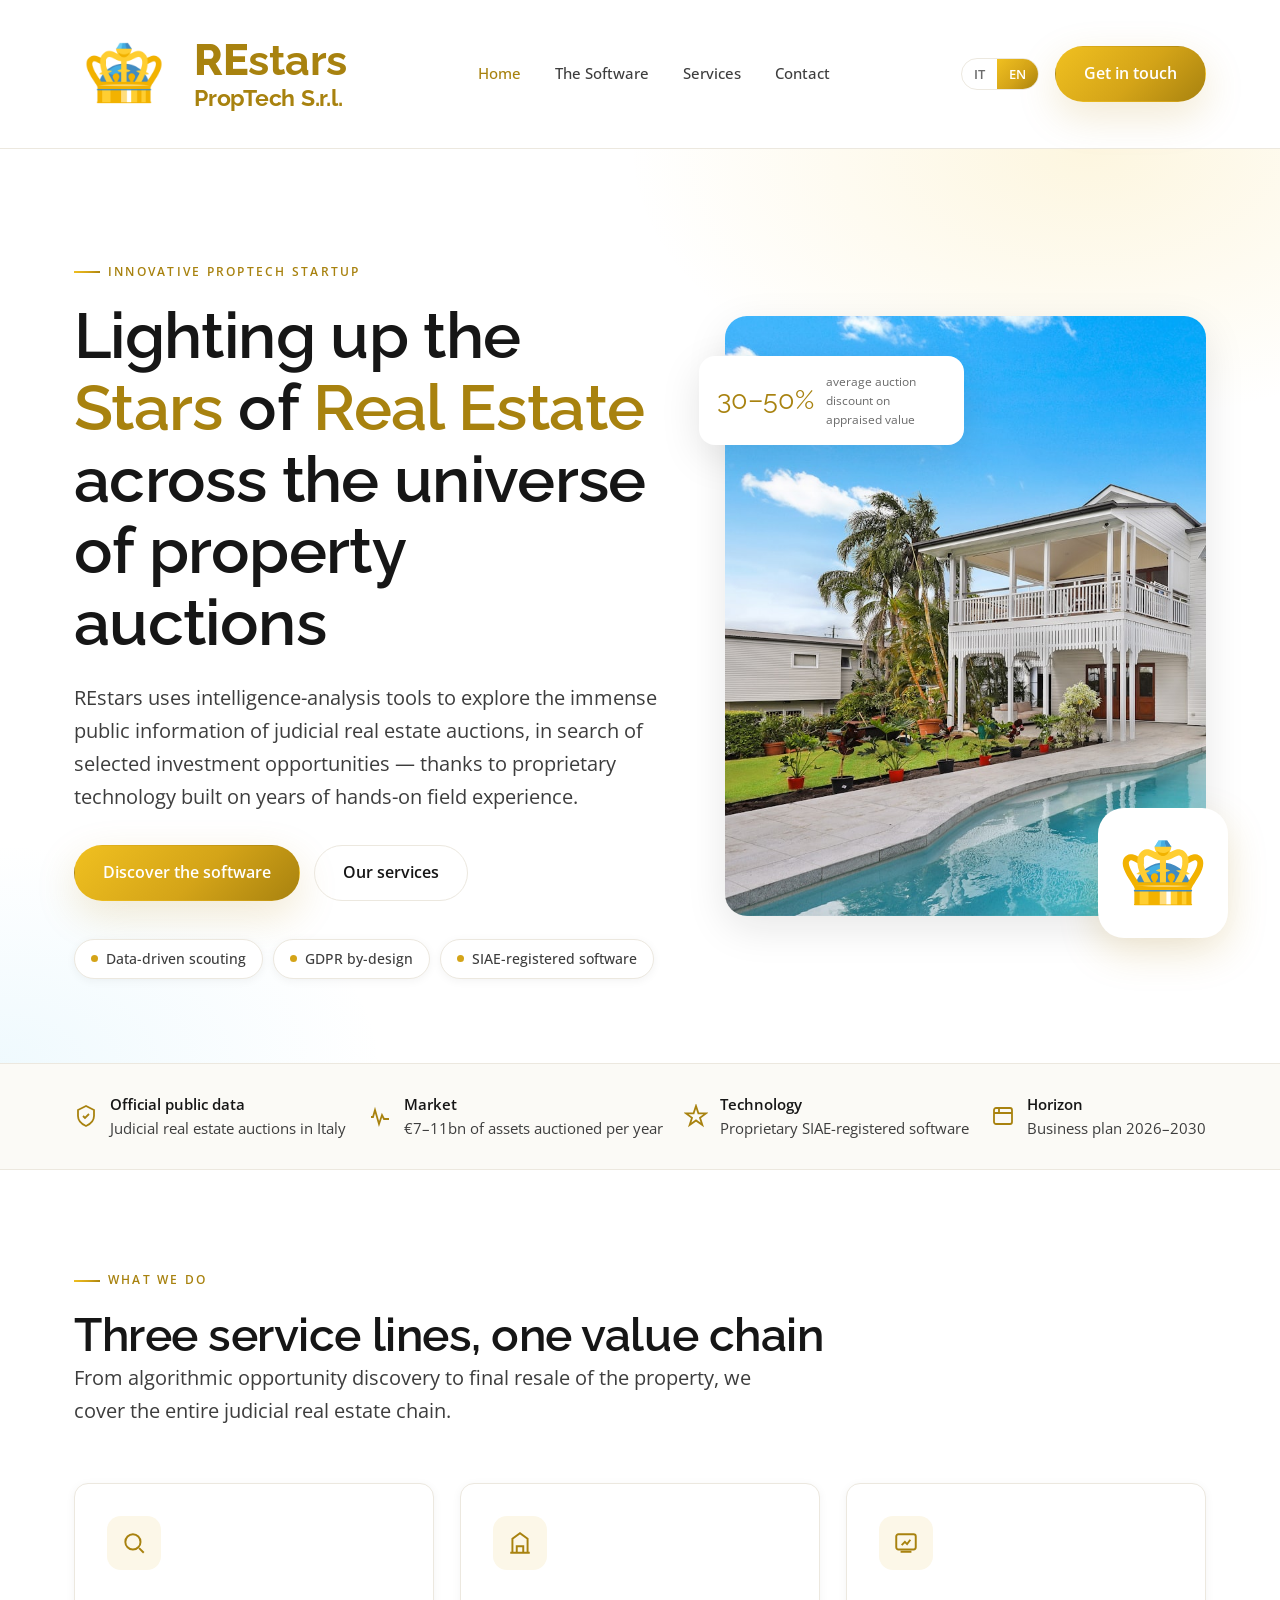
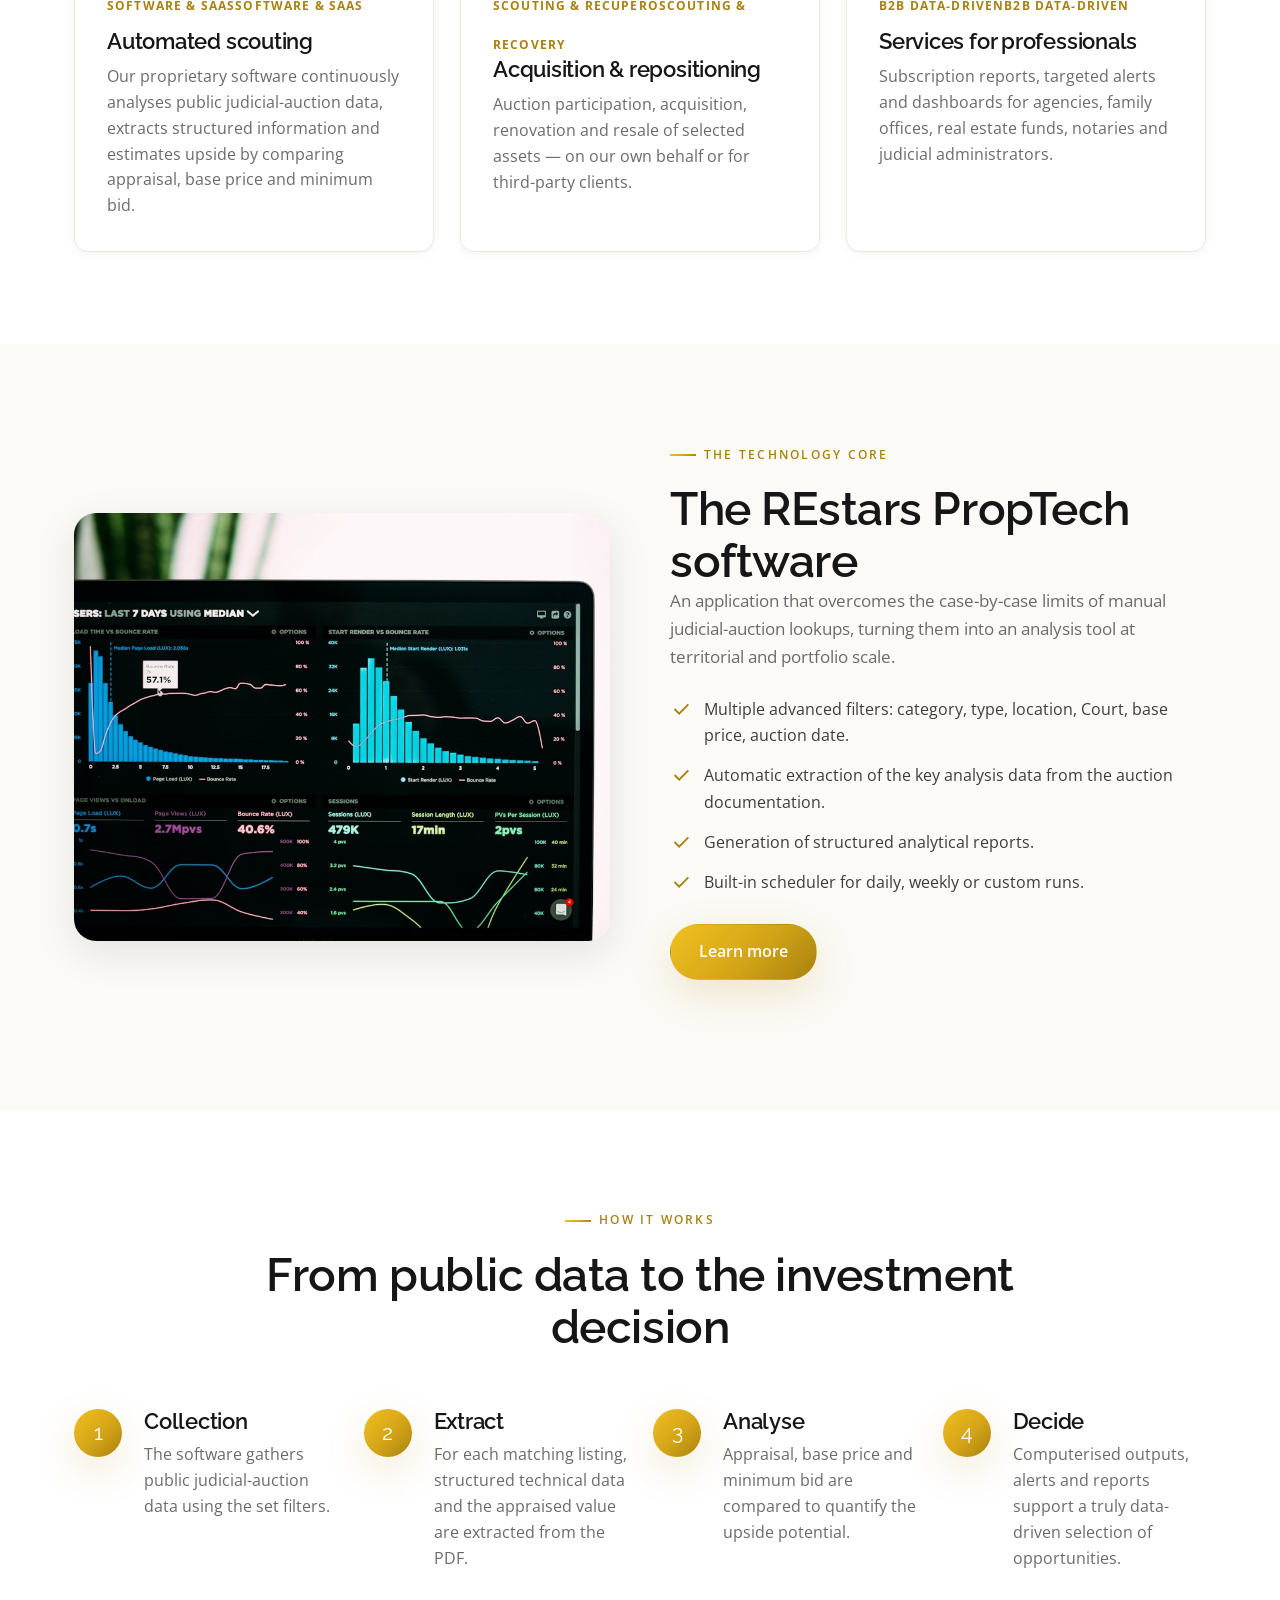
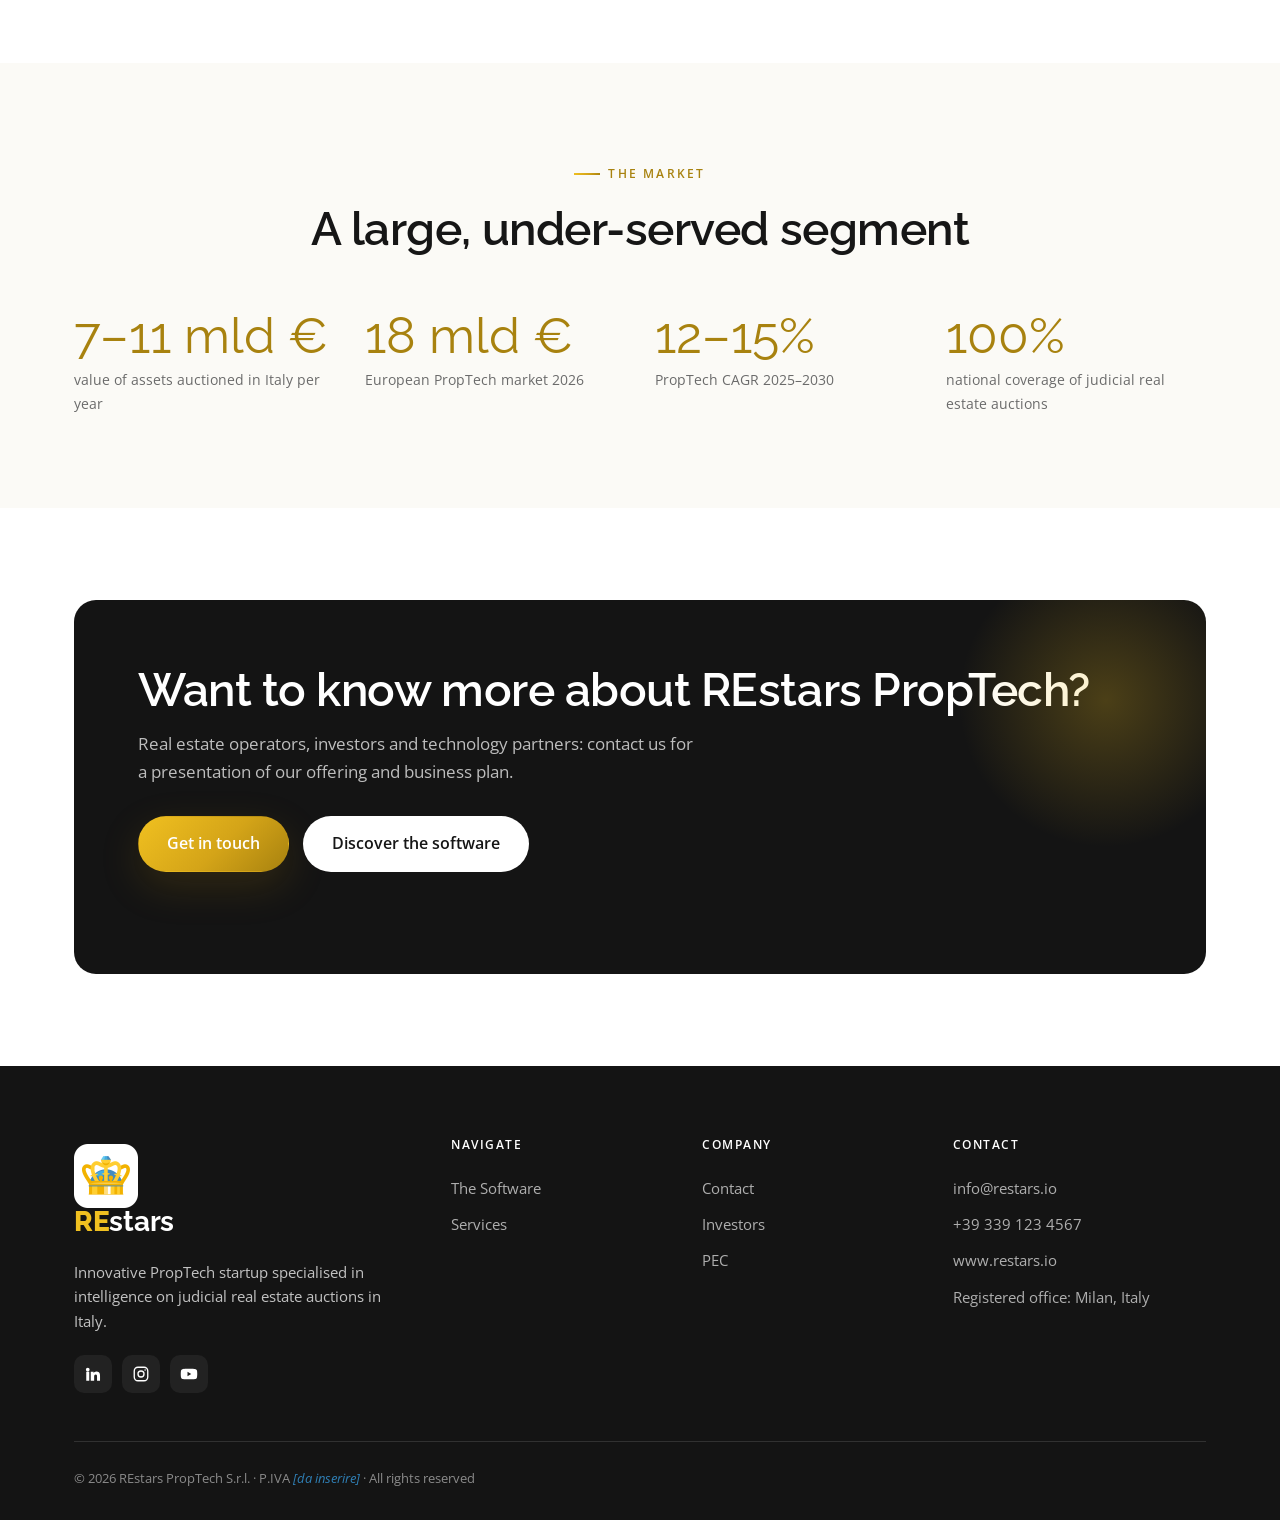
==== commit 43515216: "Home: titolo hero Stelle del Real Estate (nel -> del) Co-Authored-By: Claude Opus 4.8 <noreply@anthr" ====
--- a/index.html
+++ b/index.html
@@ -53,8 +53,8 @@
     <div class="hero-copy">
       <span class="eyebrow"><span data-lang-it>Startup innovativa PropTech</span><span data-lang-en>Innovative PropTech startup</span></span>
       <h1>
-        <span data-lang-it>Illumina le <span class="hl">Stelle</span> nel <span class="hl">Real Estate</span> nell'universo delle aste immobiliari</span>
-        <span data-lang-en>Lighting up the <span class="hl">Stars</span> in <span class="hl">Real Estate</span> across the universe of property auctions</span>
+        <span data-lang-it>Illumina le <span class="hl">Stelle</span> del <span class="hl">Real Estate</span> nell'universo delle aste immobiliari</span>
+        <span data-lang-en>Lighting up the <span class="hl">Stars</span> of <span class="hl">Real Estate</span> across the universe of property auctions</span>
       </h1>
       <p class="lead">
         <span data-lang-it>REstars utilizza strumenti di analisi d'intelligence per esplorare l'immenso patrimonio informativo pubblico delle aste giudiziarie immobiliari alla ricerca di opportunità d'investimento selezionate, grazie a una tecnologia proprietaria realizzata dopo anni di esperienza sul campo.</span>
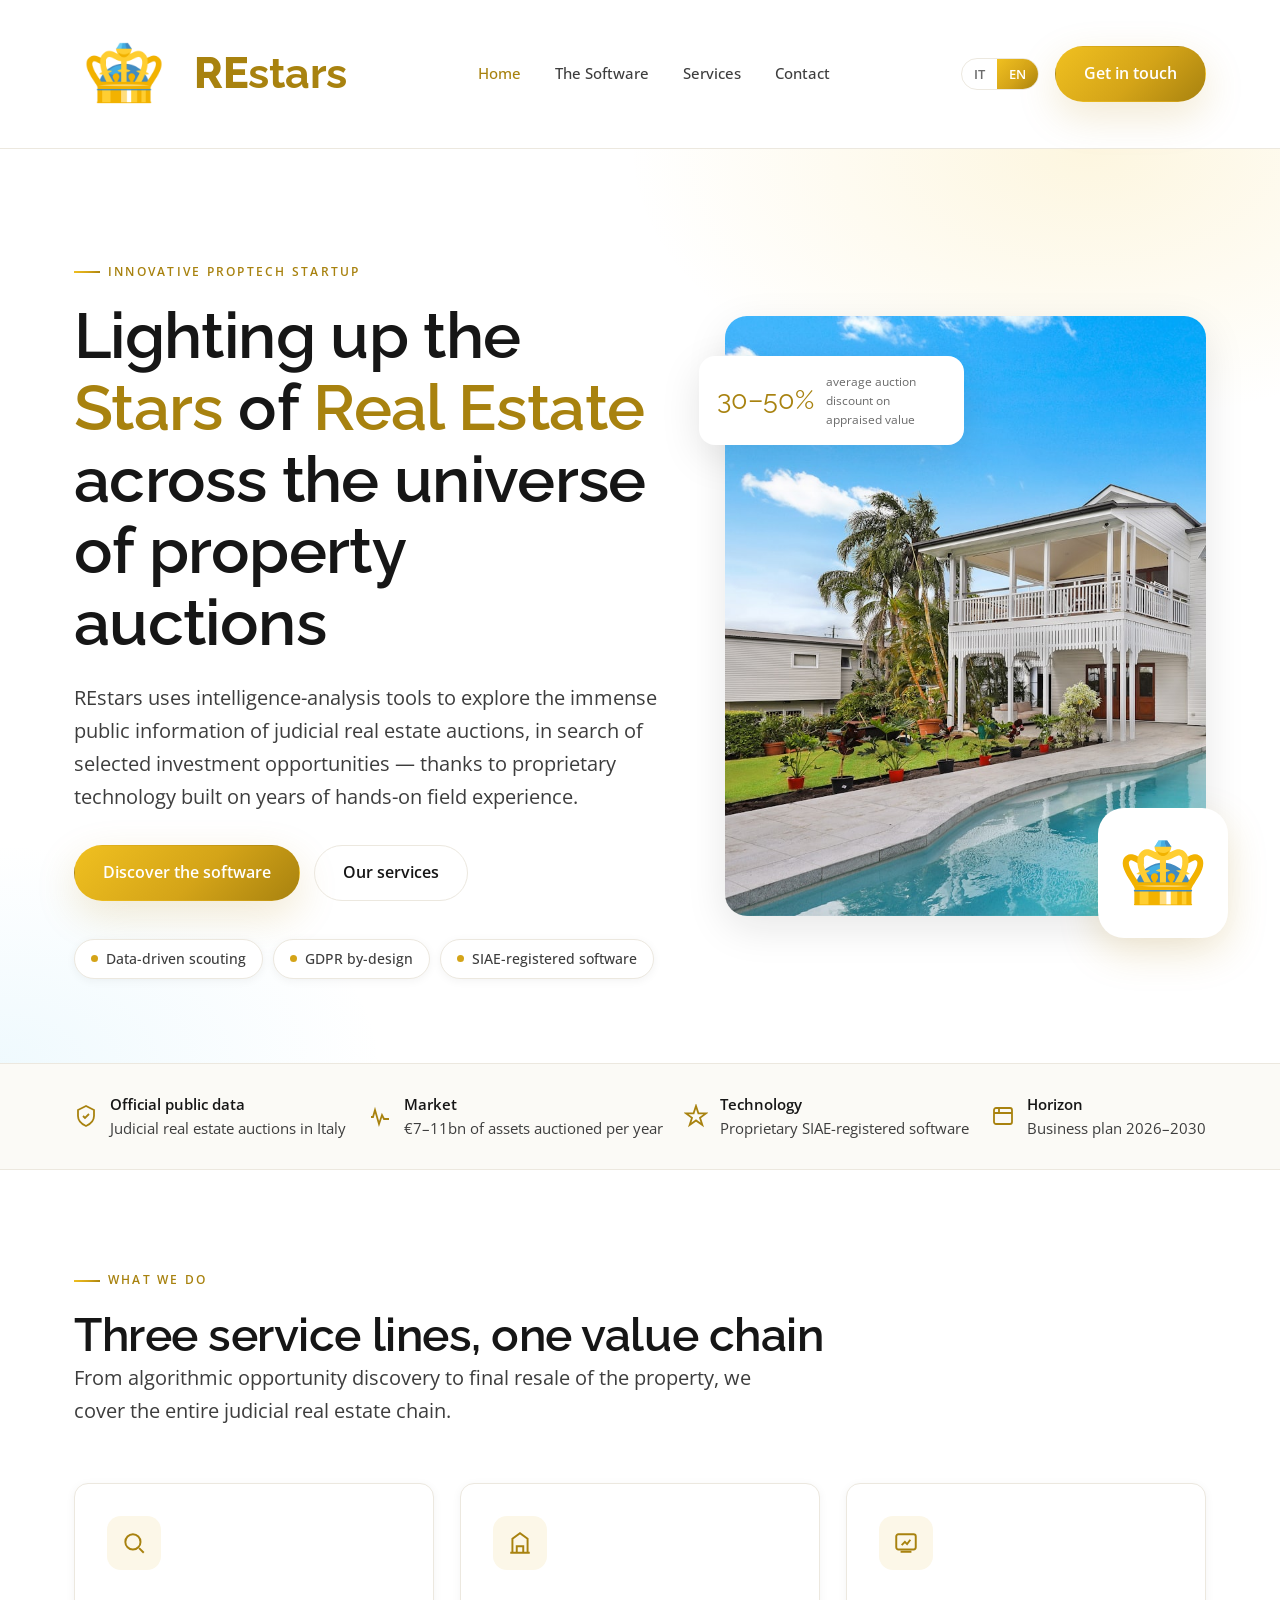
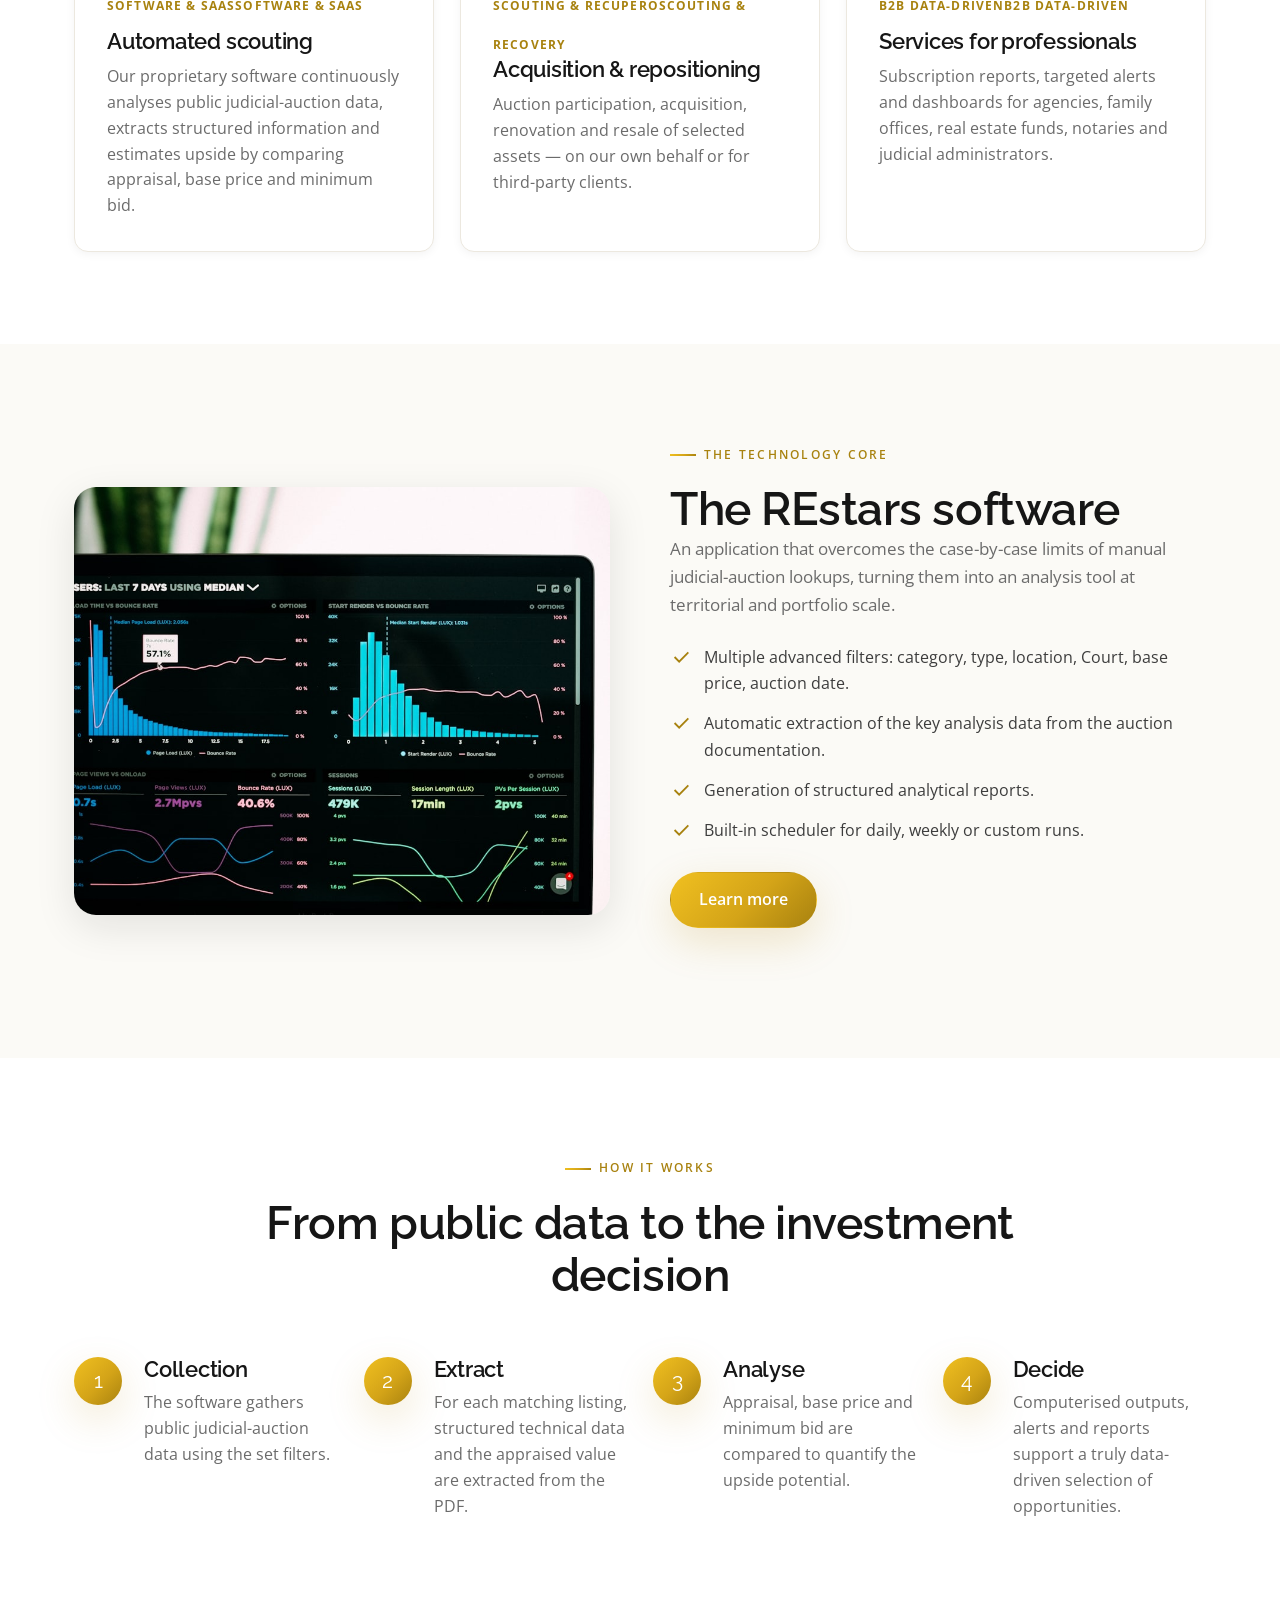
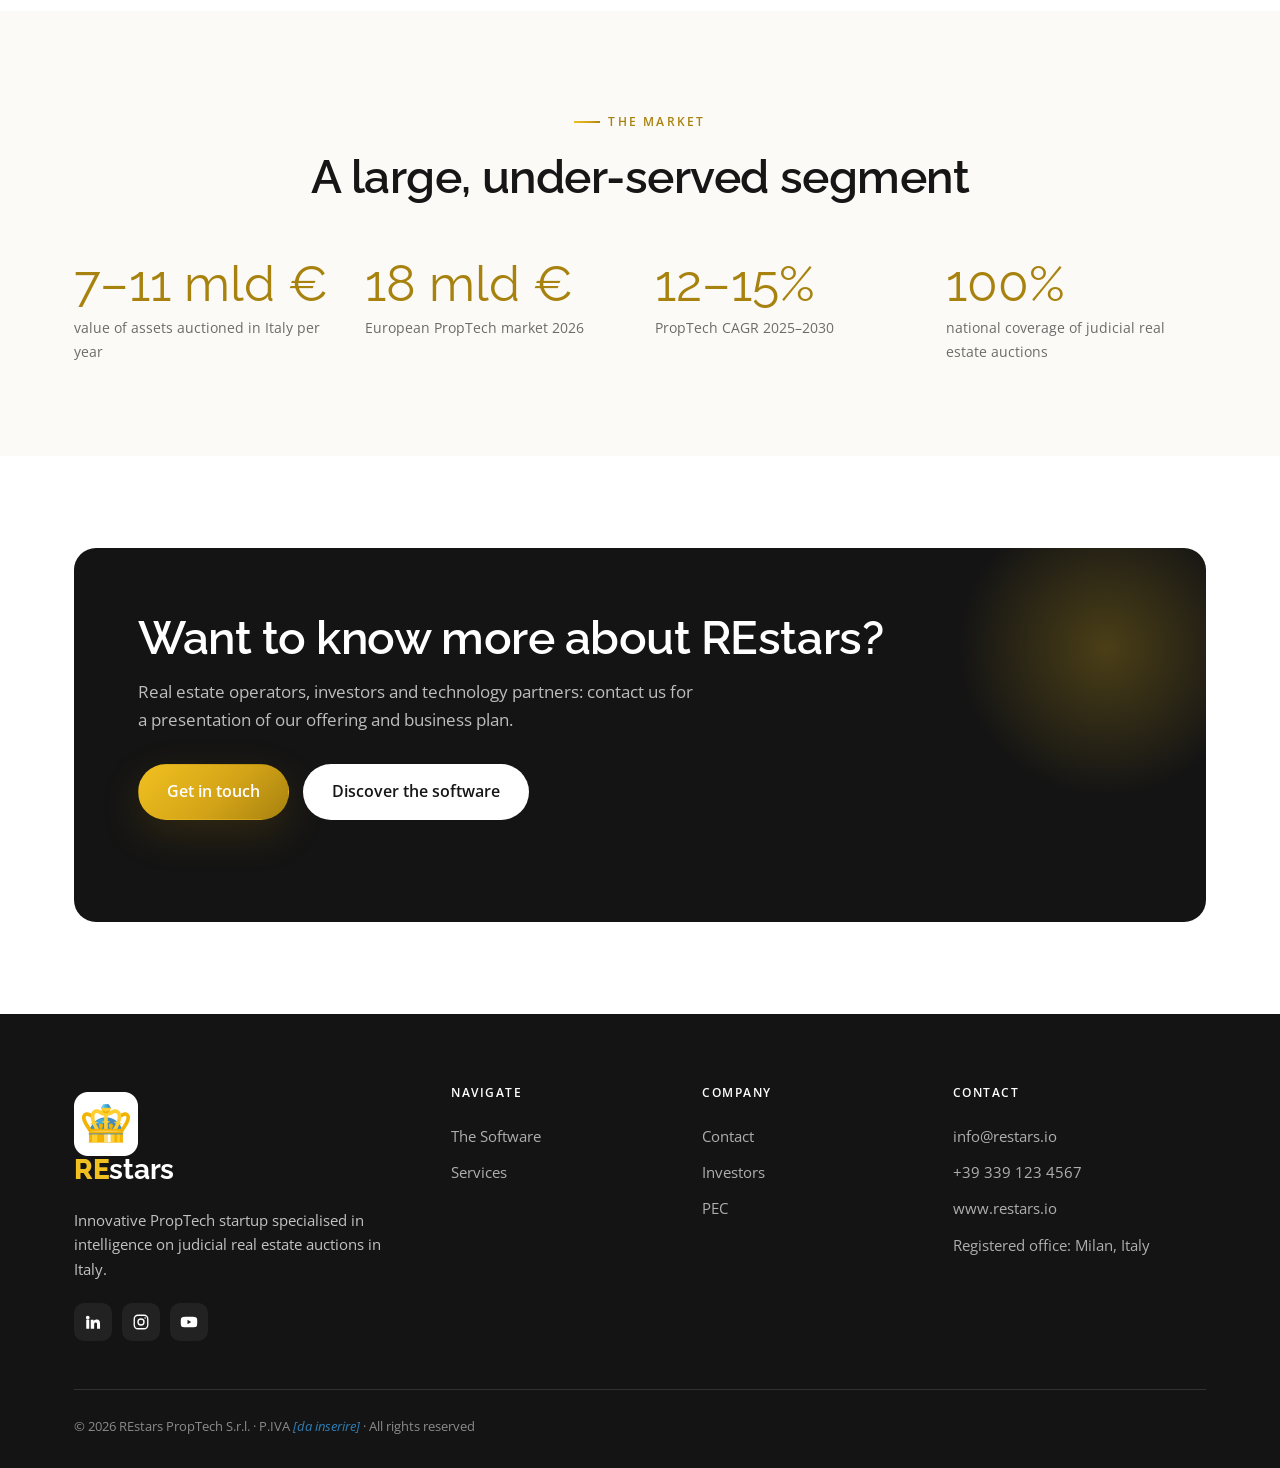
==== commit bcbbdf5b: "Brand: REstars ovunque tranne denominazione legale (footer/scheda); header senza sottotitolo PropTec" ====
--- a/index.html
+++ b/index.html
@@ -1,13 +1,13 @@
 <!DOCTYPE html>
 <html lang="it"
-  data-title-it="REstars PropTech S.r.l. — Intelligence per le aste giudiziarie immobiliari"
-  data-title-en="REstars PropTech S.r.l. — Intelligence for judicial real estate auctions"
+  data-title-it="REstars — Intelligence per le aste giudiziarie immobiliari"
+  data-title-en="REstars — Intelligence for judicial real estate auctions"
   data-desc-it="Startup innovativa PropTech: software proprietario per lo scouting data-driven di immobili all'asta giudiziaria in Italia, con analisi automatizzata dei dati pubblici delle vendite giudiziarie."
   data-desc-en="Innovative PropTech startup: proprietary software for data-driven scouting of judicial real estate auctions, with automated analysis of public judicial-sale data.">
 <head>
   <meta charset="utf-8">
   <meta name="viewport" content="width=device-width, initial-scale=1">
-  <title>REstars PropTech S.r.l.</title>
+  <title>REstars</title>
   <meta name="description" content="Startup innovativa PropTech per le aste giudiziarie immobiliari.">
   <link rel="icon" href="assets/img/favicon.ico">
   <link rel="preconnect" href="https://fonts.googleapis.com">
@@ -20,8 +20,8 @@
 <!-- ===================== HEADER ===================== -->
 <header class="site-header">
   <div class="wrap nav">
-    <a class="brand" href="index.html" aria-label="REstars PropTech home">
-      <img src="assets/img/logo-crown.png" alt="REstars PropTech">
+    <a class="brand" href="index.html" aria-label="REstars home">
+      <img src="assets/img/logo-crown.png" alt="REstars">
       <span>
         <span class="brand-name"><b>RE</b>stars</span>
         <span class="brand-sub">PropTech S.r.l.</span>
@@ -148,7 +148,7 @@
     </div>
     <div class="reveal">
       <span class="eyebrow"><span data-lang-it>Il cuore tecnologico</span><span data-lang-en>The technology core</span></span>
-      <h2><span data-lang-it>Il software REstars PropTech</span><span data-lang-en>The REstars PropTech software</span></h2>
+      <h2><span data-lang-it>Il software REstars</span><span data-lang-en>The REstars software</span></h2>
       <p class="muted"><span data-lang-it>Un'applicazione che supera i limiti della consultazione manuale, caso-per-caso, delle aste giudiziarie e la trasforma in uno strumento di analisi su scala territoriale e di portafoglio.</span><span data-lang-en>An application that overcomes the case-by-case limits of manual judicial-auction lookups, turning them into an analysis tool at territorial and portfolio scale.</span></p>
       <ul class="feature-list">
         <li><svg viewBox="0 0 24 24" fill="none" stroke="currentColor" stroke-width="2"><path d="m5 12 5 5L20 7"/></svg><span data-lang-it>Filtri avanzati multipli: categoria, tipologia, localizzazione, Tribunale, prezzo base, data asta.</span><span data-lang-en>Multiple advanced filters: category, type, location, Court, base price, auction date.</span></li>
@@ -199,7 +199,7 @@
 <section>
   <div class="wrap">
     <div class="cta-band reveal">
-      <h2><span data-lang-it>Vuoi saperne di più su REstars PropTech?</span><span data-lang-en>Want to know more about REstars PropTech?</span></h2>
+      <h2><span data-lang-it>Vuoi saperne di più su REstars?</span><span data-lang-en>Want to know more about REstars?</span></h2>
       <p><span data-lang-it>Operatori del Real Estate, investitori e partner tecnologici: contattaci per una presentazione dell'offerta e del piano d'impresa.</span><span data-lang-en>Real estate operators, investors and technology partners: contact us for a presentation of our offering and business plan.</span></p>
       <div class="hero-actions">
         <a class="btn btn-gold" href="contatti.html"><span data-lang-it>Contattaci</span><span data-lang-en>Get in touch</span></a>
--- a/css/style.css
+++ b/css/style.css
@@ -113,7 +113,8 @@
 .brand img { width: 100px; height: 100px; }
 .brand-name { font-size: 2.7rem; line-height: 1; letter-spacing: -.01em; font-weight: 700; color: var(--gold-deep); }
 .brand-name b { color: var(--gold-deep); font-weight: 800; }
-.brand-sub { display: block; font-family: var(--ff-serif); font-size: 1.45rem; font-weight: 700;
+/* Sottotitolo "PropTech S.r.l." nell'header: nascosto (il logo mostra solo "REstars") */
+.brand-sub { display: none; font-family: var(--ff-serif); font-size: 1.45rem; font-weight: 700;
   letter-spacing: -.01em; text-transform: none; color: var(--gold-deep); margin-top: 3px; line-height: 1; }
 
 .nav-links { display: flex; align-items: center; gap: 6px; }
